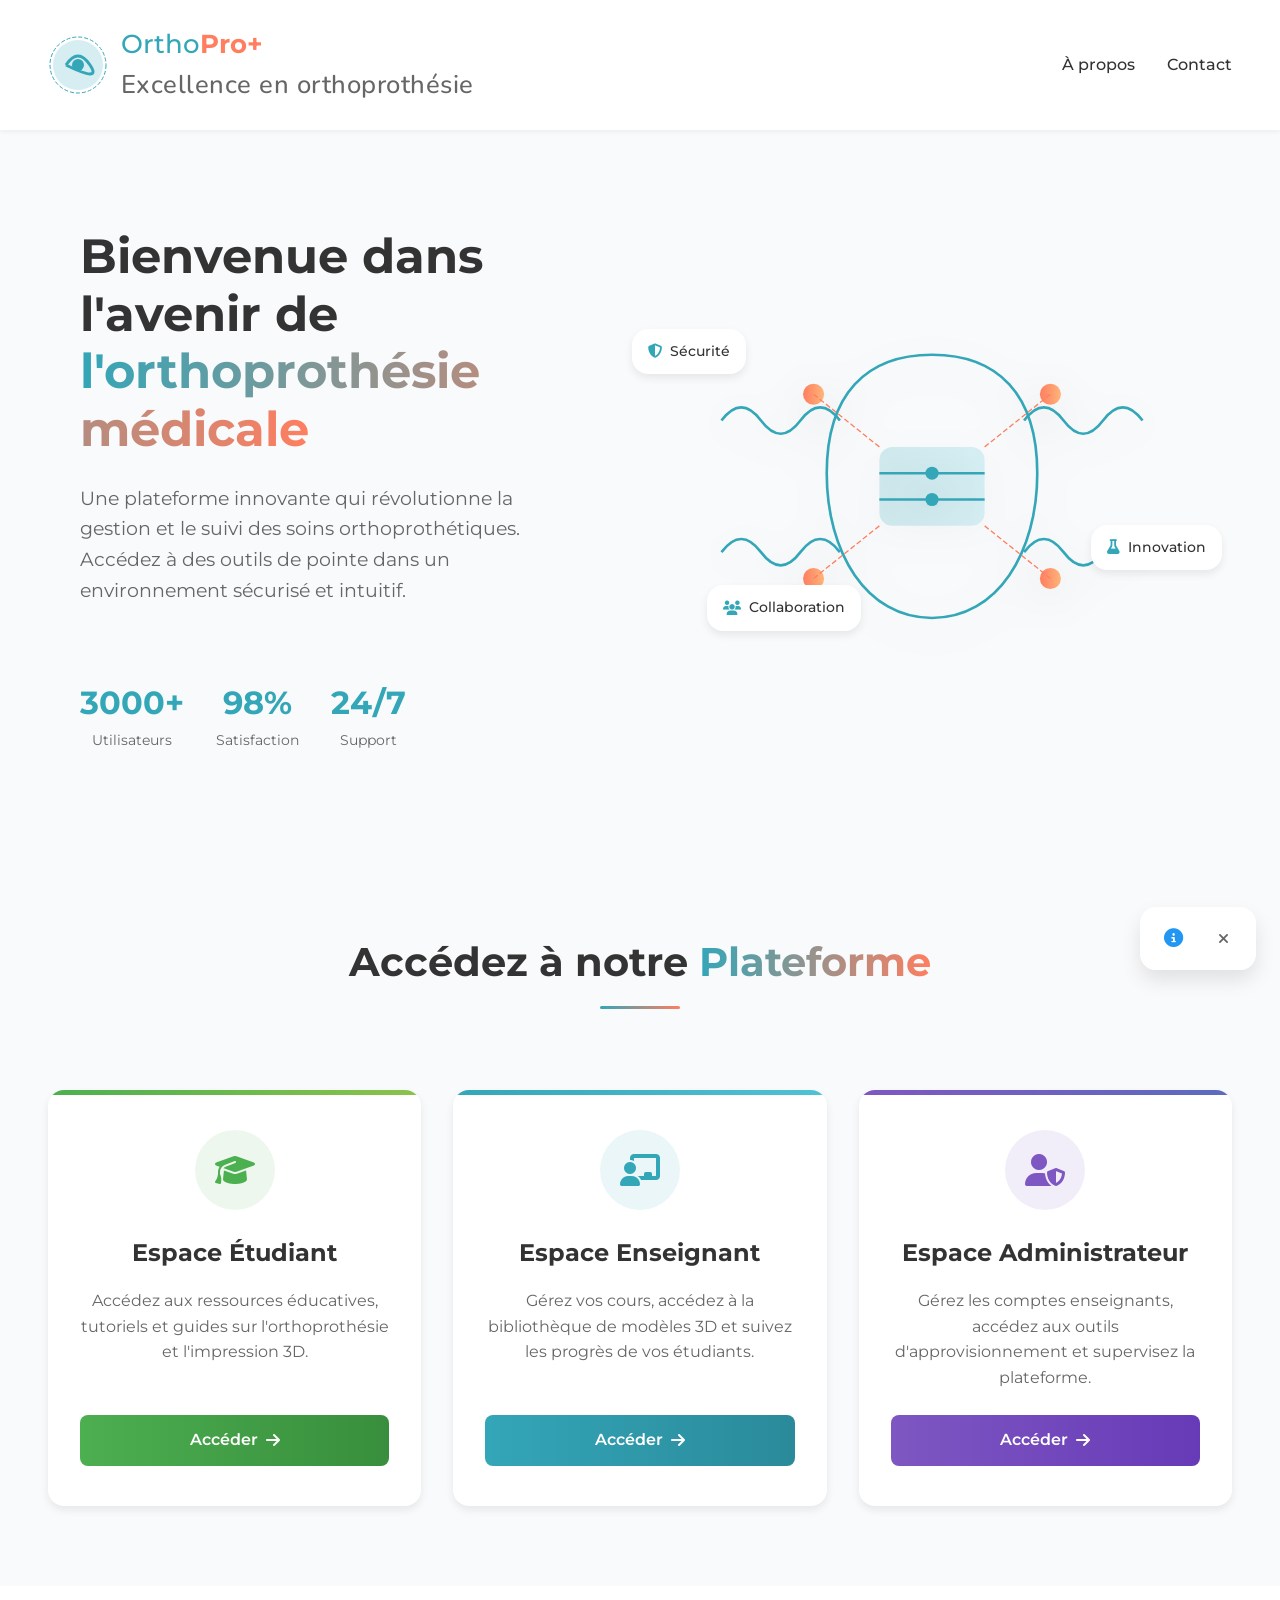
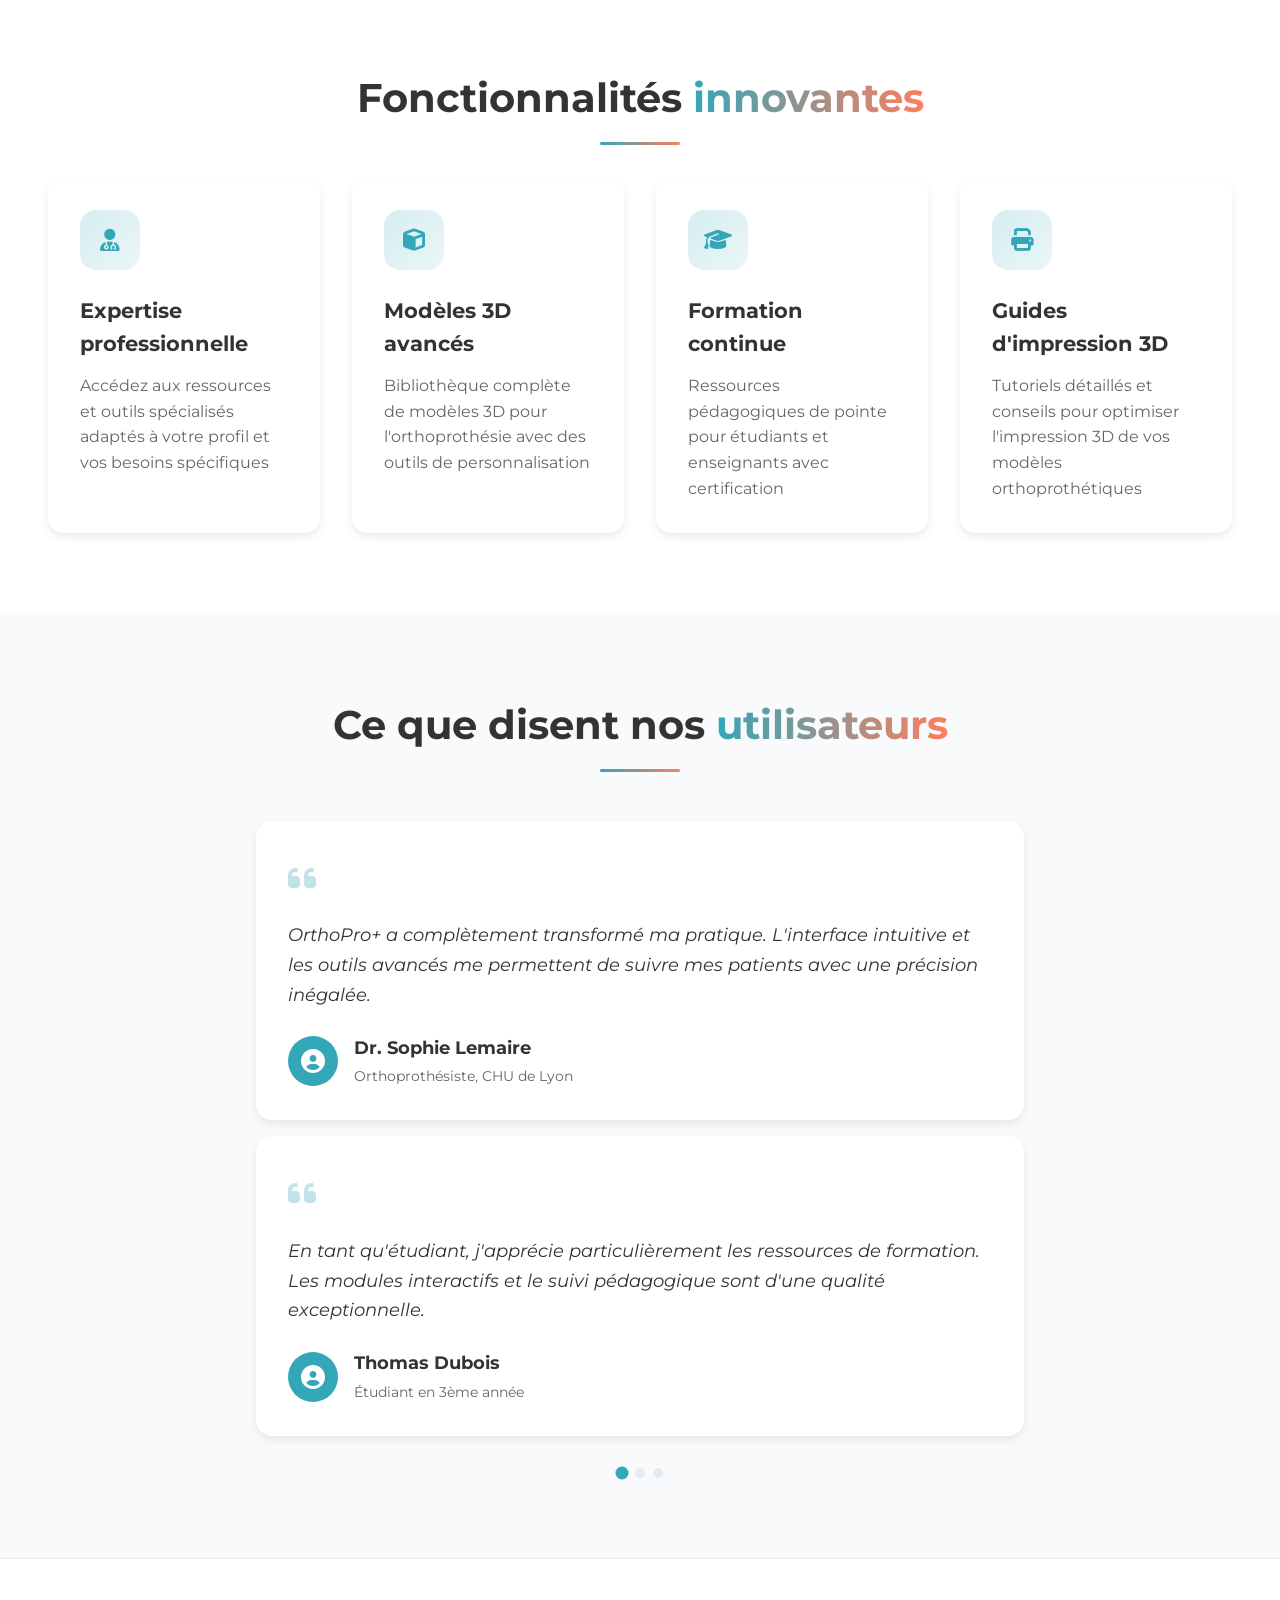
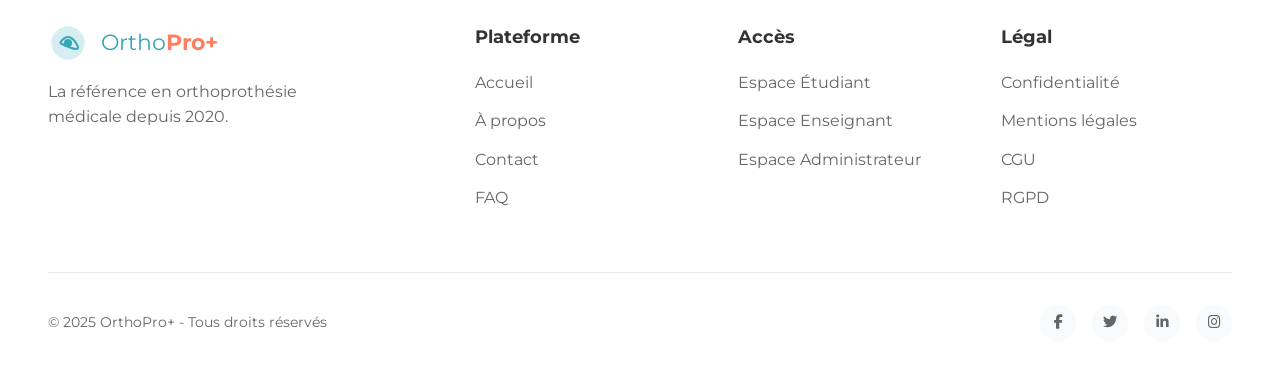
==== index.html @ 306e2074 "rename welcome.html to index.html" ====
<!DOCTYPE html>
<html lang="fr">
<head>
    <meta charset="UTF-8">
    <meta name="viewport" content="width=device-width, initial-scale=1.0">
    <title>OrthoPro+ | Plateforme d'orthoprothésie médicale</title>
    <link rel="stylesheet" href="welcome.css">
    <link rel="preconnect" href="https://fonts.googleapis.com">
    <link rel="preconnect" href="https://fonts.gstatic.com" crossorigin>
    <link href="https://fonts.googleapis.com/css2?family=Montserrat:wght@300;400;500;600;700&family=Nunito:wght@300;400;600;700&display=swap" rel="stylesheet">
    <link rel="stylesheet" href="https://cdnjs.cloudflare.com/ajax/libs/font-awesome/6.4.0/css/all.min.css">
</head>
<body>
    <div class="page-container">
        <div class="background-shapes">
            <div class="shape circle shape-1"></div>
            <div class="shape square shape-2"></div>
            <div class="shape triangle shape-3"></div>
            <div class="shape circle shape-4"></div>
            <div class="shape square shape-5"></div>
        </div>
        
        <header class="site-header">
            <div class="logo">
                <svg width="60" height="60" viewBox="0 0 60 60">
                    <circle cx="30" cy="30" r="25" fill="#33a6b8" fill-opacity="0.2"/>
                    <path d="M18,30 Q30,12 42,30 T18,30" stroke="#33a6b8" stroke-width="3" fill="none"/>
                    <circle cx="30" cy="30" r="6" fill="#33a6b8"/>
                    <circle cx="30" cy="30" r="28" stroke="#33a6b8" stroke-width="1" stroke-dasharray="4 2" fill="none"/>
                </svg>
                <div class="logo-text">
                    <span>Ortho<strong>Pro+</strong></span>
                    <span class="tagline">Excellence en orthoprothésie</span>
                </div>
            </div>
            
            <nav class="top-nav">
                <a href="about.html" class="nav-link">À propos</a>
                <a href="contact.html" class="nav-link">Contact</a>
            </nav>
        </header>
        
        <main class="main-content">
            <section class="hero-section">
                <div class="hero-content">
                    <h1 class="animated-heading">Bienvenue dans l'avenir de <span class="text-gradient">l'orthoprothésie médicale</span></h1>
                    <p class="hero-paragraph">Une plateforme innovante qui révolutionne la gestion et le suivi des soins orthoprothétiques. Accédez à des outils de pointe dans un environnement sécurisé et intuitif.</p>
                    
                    <div class="stats-container">
                        <div class="stat-item">
                            <div class="stat-number">3000+</div>
                            <div class="stat-label">Utilisateurs</div>
                        </div>
                        <div class="stat-item">
                            <div class="stat-number">98%</div>
                            <div class="stat-label">Satisfaction</div>
                        </div>
                        <div class="stat-item">
                            <div class="stat-number">24/7</div>
                            <div class="stat-label">Support</div>
                        </div>
                    </div>
                </div>
                
                <div class="hero-image">
                    <div class="image-wrapper">
                        <div class="floating-elements">
                            <div class="floating-element fe-1">
                                <i class="fas fa-shield-alt"></i>
                                <span>Sécurité</span>
                            </div>
                            <div class="floating-element fe-2">
                                <i class="fas fa-flask"></i>
                                <span>Innovation</span>
                            </div>
                            <div class="floating-element fe-3">
                                <i class="fas fa-users"></i>
                                <span>Collaboration</span>
                            </div>
                        </div>
                        <div class="main-illustration">
                            <svg width="380" height="300" viewBox="0 0 380 300" class="medical-illustration">
                                <!-- Stylized medical illustration with waves -->
                                <defs>
                                    <linearGradient id="grad1" x1="0%" y1="0%" x2="100%" y2="0%">
                                        <stop offset="0%" style="stop-color:#33a6b8;stop-opacity:1" />
                                        <stop offset="100%" style="stop-color:#4fc3d5;stop-opacity:1" />
                                    </linearGradient>
                                    <linearGradient id="grad2" x1="0%" y1="0%" x2="100%" y2="0%">
                                        <stop offset="0%" style="stop-color:#ff7e5f;stop-opacity:1" />
                                        <stop offset="100%" style="stop-color:#feb47b;stop-opacity:1" />
                                    </linearGradient>
                                </defs>
                                
                                <!-- Stylized body outline -->
                                <path d="M190,50 C240,50 270,80 270,140 C270,200 240,250 190,250 C140,250 110,200 110,140 C110,80 140,50 190,50 Z" fill="none" stroke="#33a6b8" stroke-width="2" />
                                
                                <!-- Stylized knee brace -->
                                <rect x="150" y="120" width="80" height="60" rx="10" fill="url(#grad1)" fill-opacity="0.2" />
                                <path d="M150,140 L230,140" stroke="#33a6b8" stroke-width="2" />
                                <path d="M150,160 L230,160" stroke="#33a6b8" stroke-width="2" />
                                <circle cx="190" cy="140" r="5" fill="#33a6b8" />
                                <circle cx="190" cy="160" r="5" fill="#33a6b8" />
                                
                                <!-- Data points and connections -->
                                <circle cx="100" cy="80" r="8" fill="url(#grad2)" />
                                <circle cx="280" cy="80" r="8" fill="url(#grad2)" />
                                <circle cx="100" cy="220" r="8" fill="url(#grad2)" />
                                <circle cx="280" cy="220" r="8" fill="url(#grad2)" />
                                
                                <path d="M100,80 L150,120" stroke="#ff7e5f" stroke-width="1" stroke-dasharray="4 2" />
                                <path d="M280,80 L230,120" stroke="#ff7e5f" stroke-width="1" stroke-dasharray="4 2" />
                                <path d="M100,220 L150,180" stroke="#ff7e5f" stroke-width="1" stroke-dasharray="4 2" />
                                <path d="M280,220 L230,180" stroke="#ff7e5f" stroke-width="1" stroke-dasharray="4 2" />
                                
                                <!-- Digital waves -->
                                <path d="M30,100 Q45,80 60,100 Q75,120 90,100 Q105,80 120,100" stroke="#33a6b8" stroke-width="2" fill="none" />
                                <path d="M260,100 Q275,80 290,100 Q305,120 320,100 Q335,80 350,100" stroke="#33a6b8" stroke-width="2" fill="none" />
                                <path d="M30,200 Q45,180 60,200 Q75,220 90,200 Q105,180 120,200" stroke="#33a6b8" stroke-width="2" fill="none" />
                                <path d="M260,200 Q275,180 290,200 Q305,220 320,200 Q335,180 350,200" stroke="#33a6b8" stroke-width="2" fill="none" />
                            </svg>
                        </div>
                    </div>
                </div>
            </section>
            
            <section class="portal-section">
                <h2 class="section-title">Accédez à notre <span class="text-gradient">Plateforme</span></h2>
                
                <div class="portal-cards">
                    <div class="portal-card student-portal">
                        <div class="portal-icon">
                            <i class="fas fa-graduation-cap"></i>
                        </div>
                        <div class="portal-content">
                            <h3>Espace Étudiant</h3>
                            <p>Accédez aux ressources éducatives, tutoriels et guides sur l'orthoprothésie et l'impression 3D.</p>
                            <a href="student.html" class="btn btn-portal">
                                <span>Accéder</span>
                                <i class="fas fa-arrow-right"></i>
                            </a>
                        </div>
                    </div>
                    
                    <div class="portal-card teacher-portal">
                        <div class="portal-icon">
                            <i class="fas fa-chalkboard-teacher"></i>
                        </div>
                        <div class="portal-content">
                            <h3>Espace Enseignant</h3>
                            <p>Gérez vos cours, accédez à la bibliothèque de modèles 3D et suivez les progrès de vos étudiants.</p>
                            <a href="teacher.html" class="btn btn-portal">
                                <span>Accéder</span>
                                <i class="fas fa-arrow-right"></i>
                            </a>
                        </div>
                    </div>
                    
                    <div class="portal-card admin-portal">
                        <div class="portal-icon">
                            <i class="fas fa-user-shield"></i>
                        </div>
                        <div class="portal-content">
                            <h3>Espace Administrateur</h3>
                            <p>Gérez les comptes enseignants, accédez aux outils d'approvisionnement et supervisez la plateforme.</p>
                            <a href="admin.html" class="btn btn-portal">
                                <span>Accéder</span>
                                <i class="fas fa-arrow-right"></i>
                            </a>
                        </div>
                    </div>
                </div>
            </section>
            
            <section class="features-section">
                <h2 class="section-title">Fonctionnalités <span class="text-gradient">innovantes</span></h2>
                
                <div class="feature-cards">
                    <div class="feature-card">
                        <div class="feature-icon">
                            <i class="fas fa-user-md"></i>
                        </div>
                        <div class="feature-text">
                            <h3>Expertise professionnelle</h3>
                            <p>Accédez aux ressources et outils spécialisés adaptés à votre profil et vos besoins spécifiques</p>
                        </div>
                        <div class="feature-hover">
                            <i class="fas fa-arrow-right"></i>
                        </div>
                    </div>
                    
                    <div class="feature-card">
                        <div class="feature-icon">
                            <i class="fas fa-cube"></i>
                        </div>
                        <div class="feature-text">
                            <h3>Modèles 3D avancés</h3>
                            <p>Bibliothèque complète de modèles 3D pour l'orthoprothésie avec des outils de personnalisation</p>
                        </div>
                        <div class="feature-hover">
                            <i class="fas fa-arrow-right"></i>
                        </div>
                    </div>
                    
                    <div class="feature-card">
                        <div class="feature-icon">
                            <i class="fas fa-graduation-cap"></i>
                        </div>
                        <div class="feature-text">
                            <h3>Formation continue</h3>
                            <p>Ressources pédagogiques de pointe pour étudiants et enseignants avec certification</p>
                        </div>
                        <div class="feature-hover">
                            <i class="fas fa-arrow-right"></i>
                        </div>
                    </div>
                    
                    <div class="feature-card">
                        <div class="feature-icon">
                            <i class="fas fa-print"></i>
                        </div>
                        <div class="feature-text">
                            <h3>Guides d'impression 3D</h3>
                            <p>Tutoriels détaillés et conseils pour optimiser l'impression 3D de vos modèles orthoprothétiques</p>
                        </div>
                        <div class="feature-hover">
                            <i class="fas fa-arrow-right"></i>
                        </div>
                    </div>
                </div>
            </section>
            
            <section class="testimonial-section">
                <h2 class="section-title">Ce que disent nos <span class="text-gradient">utilisateurs</span></h2>
                
                <div class="testimonial-carousel">
                    <div class="testimonial-card">
                        <div class="testimonial-quote">
                            <i class="fas fa-quote-left"></i>
                        </div>
                        <p class="testimonial-text">OrthoPro+ a complètement transformé ma pratique. L'interface intuitive et les outils avancés me permettent de suivre mes patients avec une précision inégalée.</p>
                        <div class="testimonial-author">
                            <div class="author-avatar">
                                <i class="fas fa-user-circle"></i>
                            </div>
                            <div class="author-info">
                                <h4>Dr. Sophie Lemaire</h4>
                                <p>Orthoprothésiste, CHU de Lyon</p>
                            </div>
                        </div>
                    </div>
                    
                    <div class="testimonial-card">
                        <div class="testimonial-quote">
                            <i class="fas fa-quote-left"></i>
                        </div>
                        <p class="testimonial-text">En tant qu'étudiant, j'apprécie particulièrement les ressources de formation. Les modules interactifs et le suivi pédagogique sont d'une qualité exceptionnelle.</p>
                        <div class="testimonial-author">
                            <div class="author-avatar">
                                <i class="fas fa-user-circle"></i>
                            </div>
                            <div class="author-info">
                                <h4>Thomas Dubois</h4>
                                <p>Étudiant en 3ème année</p>
                            </div>
                        </div>
                    </div>
                    
                    <div class="testimonial-indicator">
                        <span class="indicator active"></span>
                        <span class="indicator"></span>
                        <span class="indicator"></span>
                    </div>
                </div>
            </section>
        </main>
        
        <footer class="site-footer">
            <div class="footer-content">
                <div class="footer-brand">
                    <div class="logo footer-logo">
                        <svg width="40" height="40" viewBox="0 0 60 60">
                            <circle cx="30" cy="30" r="25" fill="#33a6b8" fill-opacity="0.2"/>
                            <path d="M18,30 Q30,12 42,30 T18,30" stroke="#33a6b8" stroke-width="3" fill="none"/>
                            <circle cx="30" cy="30" r="6" fill="#33a6b8"/>
                        </svg>
                        <span>Ortho<strong>Pro+</strong></span>
                    </div>
                    <p>La référence en orthoprothésie médicale depuis 2020.</p>
                </div>
                
                <div class="footer-links-container">
                    <div class="footer-links-group">
                        <h4>Plateforme</h4>
                        <a href="index.html">Accueil</a>
                        <a href="about.html">À propos</a>
                        <a href="contact.html">Contact</a>
                        <a href="#">FAQ</a>
                    </div>
                    
                    <div class="footer-links-group">
                        <h4>Accès</h4>
                        <a href="student.html">Espace Étudiant</a>
                        <a href="teacher.html">Espace Enseignant</a>
                        <a href="admin.html">Espace Administrateur</a>
                    </div>
                    
                    <div class="footer-links-group">
                        <h4>Légal</h4>
                        <a href="#">Confidentialité</a>
                        <a href="#">Mentions légales</a>
                        <a href="#">CGU</a>
                        <a href="#">RGPD</a>
                    </div>
                </div>
            </div>
            
            <div class="footer-bottom">
                <p>&copy; 2025 OrthoPro+ - Tous droits réservés</p>
                <div class="social-links">
                    <a href="#" aria-label="Facebook"><i class="fab fa-facebook-f"></i></a>
                    <a href="#" aria-label="Twitter"><i class="fab fa-twitter"></i></a>
                    <a href="#" aria-label="LinkedIn"><i class="fab fa-linkedin-in"></i></a>
                    <a href="#" aria-label="Instagram"><i class="fab fa-instagram"></i></a>
                </div>
            </div>
        </footer>
    </div>
    
    <!-- Notification -->
    <div id="notification" class="notification">
        <div class="notification-icon">
            <i class="fas fa-info-circle"></i>
        </div>
        <div class="notification-message"></div>
        <button class="notification-close">
            <i class="fas fa-times"></i>
        </button>
    </div>
    
    <script src="welcome.js"></script>
</body>
</html>
---- welcome.css ----
:root {
    /* Palette de couleurs principale */
    --primary-color: #33a6b8;
    --primary-color-dark: #2a8a9a;
    --primary-color-light: #4fc3d5;
    --accent-color: #ff7e5f;
    --accent-color-dark: #e66e52;
    --accent-color-light: #feb47b;
    
    /* Couleurs neutres */
    --text-color: #333333;
    --text-color-light: #666666;
    --bg-color: #f8fafb;
    --bg-color-light: #ffffff;
    --bg-color-dark: #e5eaee;
    
    /* Couleurs d'état */
    --success-color: #4caf50;
    --error-color: #f44336;
    --warning-color: #ff9800;
    --info-color: #2196f3;
    
    /* Ombres */
    --shadow-sm: 0 2px 4px rgba(0, 0, 0, 0.05);
    --shadow-md: 0 4px 8px rgba(0, 0, 0, 0.08);
    --shadow-lg: 0 10px 20px rgba(0, 0, 0, 0.1);
    --shadow-xl: 0 20px 40px rgba(0, 0, 0, 0.1);
    
    /* Typographie */
    --font-primary: 'Montserrat', sans-serif;
    --font-secondary: 'Nunito', sans-serif;
    
    /* Transitions */
    --transition-fast: 0.2s ease;
    --transition-normal: 0.3s ease;
    --transition-slow: 0.5s ease;
    
    /* Bordures */
    --border-radius-sm: 4px;
    --border-radius-md: 8px;
    --border-radius-lg: 16px;
    --border-radius-xl: 24px;
    --border-radius-round: 50%;
}

/* Reset et styles de base */
* {
    margin: 0;
    padding: 0;
    box-sizing: border-box;
}

html, body {
    height: 100%;
    font-family: var(--font-primary);
    color: var(--text-color);
    background-color: var(--bg-color);
    line-height: 1.6;
    font-size: 16px;
    scroll-behavior: smooth;
}

.page-container {
    display: flex;
    flex-direction: column;
}

.logo-text span {
    font-size: 1.6rem;
    font-weight: 500;
}

.logo strong {
    color: var(--accent-color);
}

.tagline {
    font-size: 0.8rem;
    color: var(--text-color-light);
    font-family: var(--font-secondary);
    letter-spacing: 0.5px;
}

/* Navigation */
.top-nav {
    display: flex;
    align-items: center;
    gap: 2rem;
}

.nav-link {
    color: var(--text-color);
    font-weight: 500;
    position: relative;
    padding: 0.5rem 0;
}

.nav-link::after {
    content: '';
    position: absolute;
    left: 0;
    bottom: 0;
    width: 0;
    height: 2px;
    background-color: var(--primary-color);
    transition: width var(--transition-normal);
}

.nav-link:hover {
    color: var(--primary-color);
}

.nav-link:hover::after {
    width: 100%;
}

.nav-link.highlight {
    background: linear-gradient(90deg, var(--primary-color), var(--primary-color-dark));
    color: white;
    padding: 0.5rem 1.2rem;
    border-radius: var(--border-radius-md);
    transition: transform var(--transition-fast), box-shadow var(--transition-fast);
}

.nav-link.highlight:hover {
    transform: translateY(-2px);
    box-shadow: var(--shadow-md);
}

.nav-link.highlight::after {
    display: none;
}

/* Main Content */
.main-content {
    flex: 1;
    display: flex;
    flex-direction: column;
    padding: 0;
}

/* Hero Section */
.hero-section {
    display: grid;
    grid-template-columns: 1fr 1fr;
    gap: 3rem;
    padding: 3rem 5rem;
    min-height: 80vh;
    align-items: center;
}

.hero-content {
    display: flex;
    flex-direction: column;
    gap: 1.5rem;
}

.animated-heading {
    font-size: 3rem;
    line-height: 1.2;
    animation: fadeInUp 0.8s ease;
}

.text-gradient {
    background: linear-gradient(90deg, var(--primary-color), var(--accent-color));
    -webkit-background-clip: text;
    background-clip: text;
    color: transparent;
}

.hero-paragraph {
    font-size: 1.2rem;
    color: var(--text-color-light);
    max-width: 500px;
    margin-bottom: 1rem;
    animation: fadeInUp 1s ease;
}

.cta-buttons {
    display: flex;
    gap: 1rem;
    margin-top: 1rem;
    animation: fadeInUp 1.2s ease;
}

.btn {
    padding: 0.9rem 1.8rem;
    border: none;
    border-radius: var(--border-radius-md);
    font-size: 1rem;
    font-weight: 600;
    display: flex;
    align-items: center;
    justify-content: center;
    gap: 0.5rem;
    transition: all var(--transition-fast);
    cursor: pointer;
}

.btn-primary {
    background: linear-gradient(90deg, var(--primary-color), var(--primary-color-dark));
    color: white;
    box-shadow: 0 4px 15px rgba(51, 166, 184, 0.3);
}

.btn-primary:hover {
    transform: translateY(-3px);
    box-shadow: 0 6px 20px rgba(51, 166, 184, 0.4);
}

.btn-outline {
    background: transparent;
    color: var(--primary-color);
    border: 2px solid var(--primary-color);
}

.btn-outline:hover {
    background-color: rgba(51, 166, 184, 0.1);
    transform: translateY(-3px);
}

.btn-cta i {
    transition: transform var(--transition-fast);
}

.btn-cta:hover i {
    transform: translateX(5px);
}

/* Stats */
.stats-container {
    display: flex;
    gap: 2rem;
    margin-top: 2rem;
    animation: fadeInUp 1.4s ease;
}

.stat-item {
    display: flex;
    flex-direction: column;
    align-items: center;
}

.stat-number {
    font-size: 2rem;
    font-weight: 700;
    color: var(--primary-color);
}

.stat-label {
    font-size: 0.9rem;
    color: var(--text-color-light);
}

/* Hero Image */
.hero-image {
    position: relative;
    animation: fadeInRight 1s ease;
}

.image-wrapper {
    position: relative;
    max-width: 500px;
    margin: 0 auto;
}

.main-illustration {
    position: relative;
    z-index: 2;
}

.medical-illustration {
    width: 100%;
    height: auto;
    filter: drop-shadow(0 10px 20px rgba(0, 0, 0, 0.1));
}

.floating-elements {
    position: absolute;
    top: 0;
    left: 0;
    width: 100%;
    height: 100%;
    z-index: 3;
}

.floating-element {
    position: absolute;
    background-color: white;
    border-radius: var(--border-radius-lg);
    padding: 0.7rem 1rem;
    display: flex;
    align-items: center;
    gap: 0.5rem;
    box-shadow: var(--shadow-md);
    font-size: 0.9rem;
    font-weight: 500;
}

.floating-element i {
    color: var(--primary-color);
}

.fe-1 {
    top: 10%;
    left: -10%;
    animation: float 4s ease-in-out infinite;
}

.fe-2 {
    bottom: 30%;
    right: -8%;
    animation: float 5s ease-in-out infinite 1s;
}

.fe-3 {
    bottom: 15%;
    left: 5%;
    animation: float 4.5s ease-in-out infinite 0.5s;
}

/* Features Section */
.features-section {
    padding: 5rem 3rem;
    background-color: var(--bg-color-light);
    text-align: center;
}

.section-title {
    font-size: 2.5rem;
    margin-bottom: 3rem;
    position: relative;
    display: inline-block;
}

.section-title::after {
    content: '';
    position: absolute;
    bottom: -15px;
    left: 50%;
    transform: translateX(-50%);
    width: 80px;
    height: 3px;
    background: linear-gradient(90deg, var(--primary-color), var(--accent-color));
    border-radius: 3px;
}

.feature-cards {
    display: grid;
    grid-template-columns: repeat(auto-fit, minmax(250px, 1fr));
    gap: 2rem;
    max-width: 1200px;
    margin: 0 auto;
}

.feature-card {
    background-color: white;
    border-radius: var(--border-radius-lg);
    padding: 2rem;
    box-shadow: var(--shadow-md);
    transition: transform var(--transition-normal), box-shadow var(--transition-normal);
    display: flex;
    flex-direction: column;
    gap: 1.5rem;
    position: relative;
    overflow: hidden;
    text-align: left;
}

.feature-card:hover {
    transform: translateY(-10px);
    box-shadow: var(--shadow-xl);
}

.feature-icon {
    width: 60px;
    height: 60px;
    display: flex;
    align-items: center;
    justify-content: center;
    background: linear-gradient(135deg, rgba(51, 166, 184, 0.2), rgba(51, 166, 184, 0.1));
    color: var(--primary-color);
    border-radius: var(--border-radius-lg);
    font-size: 1.4rem;
}

.feature-text h3 {
    font-size: 1.3rem;
    margin-bottom: 0.8rem;
    color: var(--text-color);
}

.feature-text p {
    font-size: 1rem;
    color: var(--text-color-light);
    line-height: 1.6;
}

.feature-hover {
    position: absolute;
    bottom: 1.5rem;
    right: 1.5rem;
    width: 40px;
    height: 40px;
    background-color: var(--primary-color);
    color: white;
    border-radius: 50%;
    display: flex;
    align-items: center;
    justify-content: center;
    transform: translateY(20px);
    opacity: 0;
    transition: all var(--transition-normal);
}

.feature-card:hover .feature-hover {
    transform: translateY(0);
    opacity: 1;
}

/* Auth Section */
.auth-section {
    padding: 5rem 3rem;
    background: linear-gradient(135deg, var(--bg-color), var(--bg-color-light));
    display: flex;
    justify-content: center;
    align-items: center;
}

.auth-card {
    max-width: 500px;
    width: 100%;
    perspective: 1000px;
}

.auth-card-inner {
    background-color: white;
    border-radius: var(--border-radius-lg);
    padding: 2.5rem;
    box-shadow: var(--shadow-xl);
    transform-style: preserve-3d;
    transition: transform var(--transition-slow);
}

.auth-header {
    text-align: center;
    margin-bottom: 2rem;
}

.auth-header h2 {
    font-size: 2rem;
    margin-bottom: 0.5rem;
    color: var(--primary-color);
}

.auth-header p {
    color: var(--text-color-light);
}

/* Tabs */
.auth-tabs {
    display: flex;
    position: relative;
    margin-bottom: 2rem;
    border-bottom: 2px solid var(--bg-color-dark);
}

.tab-btn {
    flex: 1;
    background: none;
    border: none;
    padding: 1rem;
    font-weight: 600;
    font-size: 1rem;
    color: var(--text-color-light);
    transition: color var(--transition-fast);
    position: relative;
    z-index: 1;
}

.tab-btn.active {
    color: var(--primary-color);
}

.tab-indicator {
    position: absolute;
    bottom: -2px;
    left: 0;
    width: 50%;
    height: 2px;
    background-color: var(--primary-color);
    transition: transform var(--transition-normal);
}

.tab-btn.active ~ .tab-indicator {
    transform: translateX(0);
}

.tab-btn:nth-child(2).active ~ .tab-indicator {
    transform: translateX(100%);
}

/* Tab Content */
.tab-content {
    display: none;
    animation: fadeIn 0.5s;
}

.tab-content.active {
    display: block;
}

/* Form Styles */
.form-row {
    display: grid;
    grid-template-columns: 1fr 1fr;
    gap: 1rem;
}

.form-group {
    margin-bottom: 1.2rem;
}

.form-group label {
    display: block;
    margin-bottom: 0.5rem;
    font-weight: 500;
    font-size: 0.95rem;
}

.input-group {
    position: relative;
    display: flex;
    align-items: center;
}

.input-group i {
    position: absolute;
    left: 1rem;
    color: var(--text-color-light);
}

.input-group input,
.input-group select {
    width: 100%;
    padding: 0.8rem 1rem 0.8rem 2.5rem;
    border: 1px solid var(--bg-color-dark);
    border-radius: var(--border-radius-md);
    font-size: 1rem;
    font-family: var(--font-primary);
    transition: border-color var(--transition-fast), box-shadow var(--transition-fast);
}

.input-group input:focus,
.input-group select:focus {
    outline: none;
    border-color: var(--primary-color);
    box-shadow: 0 0 0 3px rgba(51, 166, 184, 0.1);
}

.input-group input::placeholder,
.input-group select::placeholder {
    color: #aaa;
}

.toggle-password {
    position: absolute;
    right: 1rem;
    background: none;
    border: none;
    color: var(--text-color-light);
    cursor: pointer;
    padding: 0;
    font-size: 1rem;
}

.toggle-password:hover {
    color: var(--primary-color);
}

/* Form Options */
.form-options {
    display: flex;
    justify-content: space-between;
    align-items: center;
    margin-bottom: 1.5rem;
    font-size: 0.9rem;
}

.remember-me {
    display: flex;
    align-items: center;
    gap: 0.5rem;
}

.remember-me input[type="checkbox"] {
    accent-color: var(--primary-color);
}

.forgot-link {
    color: var(--primary-color);
}

.forgot-link:hover {
    text-decoration: underline;
}

/* Terms */
.terms {
    display: flex;
    align-items: flex-start;
    gap: 0.5rem;
    margin-bottom: 1.5rem;
    font-size: 0.85rem;
}

.terms input[type="checkbox"] {
    margin-top: 0.2rem;
    accent-color: var(--primary-color);
}

.terms a {
    text-decoration: underline;
}

/* Auth Button */
.btn-auth {
    background: linear-gradient(90deg, var(--primary-color), var(--primary-color-dark));
    color: white;
    margin-top: 1rem;
}

.btn-auth:hover {
    background: linear-gradient(90deg, var(--primary-color-dark), var(--primary-color));
    transform: translateY(-2px);
}

.btn-google {
    background-color: white;
    color: var(--text-color);
    border: 1px solid var(--bg-color-dark);
    margin-top: 1rem;
}

.btn-google:hover {
    background-color: #f8f8f8;
    transform: translateY(-2px);
}

.btn-google i {
    color: #DB4437;
}

/* Social Login */
.social-login {
    margin-top: 1.5rem;
    text-align: center;
}

.divider {
    position: relative;
    margin: 1.5rem 0;
    text-align: center;
    color: var(--text-color-light);
    font-size: 0.9rem;
}

.divider::before,
.divider::after {
    content: '';
    position: absolute;
    top: 50%;
    width: calc(50% - 30px);
    height: 1px;
    background-color: var(--bg-color-dark);
}

.divider::before {
    left: 0;
}

.divider::after {
    right: 0;
}

/* Testimonial Section */
.testimonial-section {
    padding: 5rem 3rem;
    background-color: var(--bg-color);
    text-align: center;
}

.testimonial-carousel {
    max-width: 800px;
    margin: 0 auto;
    position: relative;
}

.testimonial-card {
    background-color: white;
    border-radius: var(--border-radius-lg);
    padding: 2rem;
    box-shadow: var(--shadow-md);
    margin: 1rem;
    position: relative;
    text-align: left;
}

.testimonial-quote {
    color: var(--primary-color);
    font-size: 2rem;
    margin-bottom: 1rem;
    opacity: 0.3;
}

.testimonial-text {
    font-size: 1.1rem;
    line-height: 1.7;
    color: var(--text-color);
    margin-bottom: 1.5rem;
    font-style: italic;
}

.testimonial-author {
    display: flex;
    align-items: center;
    gap: 1rem;
}

.author-avatar {
    width: 50px;
    height: 50px;
    border-radius: 50%;
    background-color: var(--primary-color);
    color: white;
    display: flex;
    align-items: center;
    justify-content: center;
    font-size: 1.5rem;
}

.author-info h4 {
    font-size: 1.1rem;
    margin-bottom: 0.2rem;
}

.author-info p {
    font-size: 0.9rem;
    color: var(--text-color-light);
}

.testimonial-indicator {
    display: flex;
    justify-content: center;
    gap: 0.5rem;
    margin-top: 2rem;
}

.indicator {
    width: 10px;
    height: 10px;
    border-radius: 50%;
    background-color: var(--bg-color-dark);
    cursor: pointer;
    transition: all var(--transition-fast);
}

.indicator.active {
    background-color: var(--primary-color);
    transform: scale(1.3);
}

/* Footer */
.site-footer {
    background-color: var(--bg-color-light);
    padding: 4rem 3rem 2rem;
    border-top: 1px solid var(--bg-color-dark);
}

.footer-content {
    display: grid;
    grid-template-columns: 1fr 2fr;
    gap: 3rem;
    max-width: 1200px;
    margin: 0 auto;
    margin-bottom: 3rem;
}

.footer-brand {
    display: flex;
    flex-direction: column;
    gap: 1rem;
}

.footer-logo {
    font-size: 1.4rem;
}

.footer-brand p {
    color: var(--text-color-light);
    max-width: 300px;
}

.footer-links-container {
    display: grid;
    grid-template-columns: repeat(3, 1fr);
    gap: 2rem;
}

.footer-links-group h4 {
    font-size: 1.1rem;
    margin-bottom: 1.2rem;
    color: var(--text-color);
}

.footer-links-group a {
    display: block;
    color: var(--text-color-light);
    margin-bottom: 0.8rem;
    transition: color var(--transition-fast);
}

.footer-links-group a:hover {
    color: var(--primary-color);
}

.footer-bottom {
    display: flex;
    justify-content: space-between;
    align-items: center;
    max-width: 1200px;
    margin: 0 auto;
    padding-top: 2rem;
    border-top: 1px solid var(--bg-color-dark);
    font-size: 0.9rem;
    color: var(--text-color-light);
}

.social-links {
    display: flex;
    gap: 1rem;
}

.social-links a {
    width: 36px;
    height: 36px;
    border-radius: 50%;
    background-color: var(--bg-color);
    color: var(--text-color-light);
    display: flex;
    align-items: center;
    justify-content: center;
    transition: all var(--transition-fast);
}

.social-links a:hover {
    background-color: var(--primary-color);
    color: white;
    transform: translateY(-3px);
}

/* Notification */
.notification {
    position: fixed;
    bottom: 1.5rem;
    right: 1.5rem;
    padding: 1rem 1.5rem;
    background-color: white;
    border-radius: var(--border-radius-lg);
    box-shadow: var(--shadow-lg);
    display: flex;
    align-items: center;
    gap: 1rem;
    transform: translateY(150%);
    transition: transform var(--transition-normal);
    z-index: 1000;
    max-width: 350px;
}

.notification.show {
    transform: translateY(0);
}

.notification-icon {
    font-size: 1.2rem;
    color: var(--info-color);
}

.notification.success .notification-icon {
    color: var(--success-color);
}

.notification.error .notification-icon {
    color: var(--error-color);
}

.notification.warning .notification-icon {
    color: var(--warning-color);
}

.notification-message {
    flex: 1;
}

.notification-close {
    background: none;
    border: none;
    color: var(--text-color-light);
    cursor: pointer;
    padding: 0.2rem;
    font-size: 0.9rem;
}

/* Animations */
@keyframes fadeIn {
    from { opacity: 0; }
    to { opacity: 1; }
}

@keyframes fadeInUp {
    from { 
        opacity: 0;
        transform: translateY(30px);
    }
    to {
        opacity: 1;
        transform: translateY(0);
    }
}

@keyframes fadeInRight {
    from {
        opacity: 0;
        transform: translateX(30px);
    }
    to {
        opacity: 1;
        transform: translateX(0);
    }
}

@keyframes pulse {
    0% {
        transform: scale(1);
    }
    50% {
        transform: scale(1.05);
    }
    100% {
        transform: scale(1);
    }
}

@keyframes float {
    0% {
        transform: translateY(0px);
    }
    50% {
        transform: translateY(-10px);
    }
    100% {
        transform: translateY(0px);
    }
}

/* Responsive */
@media (max-width: 1200px) {
    .hero-section {
        padding: 3rem;
    }
    
    .animated-heading {
        font-size: 2.5rem;
    }
}

@media (max-width: 992px) {
    .hero-section {
        grid-template-columns: 1fr;
        text-align: center;
        gap: 2rem;
    }
    
    .hero-content {
        order: 1;
        align-items: center;
    }
    
    .hero-image {
        order: 0;
    }
    
    .hero-paragraph {
        margin: 0 auto;
    }
    
    .stats-container {
        justify-content: center;
    }
    
    .footer-content {
        grid-template-columns: 1fr;
    }
    
    .footer-brand {
        text-align: center;
        align-items: center;
    }
    
    .footer-brand p {
        max-width: 500px;
    }
}

@media (max-width: 768px) {
    .site-header {
        padding: 1rem;
        flex-direction: column;
        gap: 1rem;
    }
    
    .top-nav {
        width: 100%;
        justify-content: center;
        flex-wrap: wrap;
    }
    
    .hero-section, 
    .features-section,
    .auth-section,
    .testimonial-section {
        padding: 3rem 1.5rem;
    }
    
    .animated-heading {
        font-size: 2rem;
    }
    
    .feature-cards,
    .footer-links-container {
        grid-template-columns: 1fr;
    }
    
    .form-row {
        grid-template-columns: 1fr;
    }
    
    .form-options {
        flex-direction: column;
        align-items: flex-start;
        gap: 0.8rem;
    }
    
    .footer-bottom {
        flex-direction: column;
        gap: 1.5rem;
        text-align: center;
    }
}

@media (max-width: 480px) {
    .animated-heading {
        font-size: 1.8rem;
    }
    
    .hero-paragraph {
        font-size: 1rem;
    }
    
    .cta-buttons {
        flex-direction: column;
        width: 100%;
    }
    
    .auth-card-inner {
        padding: 1.5rem;
    }
    
    .notification {
        left: 1rem;
        right: 1rem;
        max-width: none;
    }
}    min-height: 100vh;
    position: relative;
    overflow-x: hidden;
}

h1, h2, h3, h4, h5, h6 {
    font-weight: 600;
    line-height: 1.3;
    color: var(--text-color);
    font-family: var(--font-primary);
}

a {
    text-decoration: none;
    color: var(--primary-color);
    transition: color var(--transition-fast);
}

a:hover {
    color: var(--primary-color-dark);
}

button {
    cursor: pointer;
    font-family: var(--font-primary);
}

/* Background Shapes */
.background-shapes {
    position: absolute;
    top: 0;
    left: 0;
    width: 100%;
    height: 100%;
    z-index: -1;
    overflow: hidden;
}

.shape {
    position: absolute;
    opacity: 0.4;
}

.circle {
    border-radius: 50%;
}

.square {
    transform: rotate(45deg);
}

.triangle {
    clip-path: polygon(50% 0%, 0% 100%, 100% 100%);
}

.shape-1 {
    width: 300px;
    height: 300px;
    background: linear-gradient(45deg, var(--primary-color-light), var(--primary-color));
    top: -100px;
    left: -100px;
    filter: blur(30px);
}

.shape-2 {
    width: 200px;
    height: 200px;
    background: linear-gradient(45deg, var(--accent-color), var(--accent-color-light));
    top: 30%;
    right: -50px;
    filter: blur(40px);
}

.shape-3 {
    width: 250px;
    height: 250px;
    background: linear-gradient(45deg, var(--primary-color), var(--primary-color-light));
    bottom: 10%;
    left: 5%;
    filter: blur(30px);
}

.shape-4 {
    width: 350px;
    height: 350px;
    background: linear-gradient(45deg, var(--accent-color-light), var(--accent-color));
    bottom: -150px;
    right: 20%;
    filter: blur(50px);
}

.shape-5 {
    width: 180px;
    height: 180px;
    background: linear-gradient(45deg, var(--primary-color-light), var(--primary-color));
    top: 40%;
    left: 30%;
    filter: blur(40px);
}

/* Header */
.site-header {
    padding: 1.5rem 3rem;
    display: flex;
    justify-content: space-between;
    align-items: center;
    background-color: rgba(255, 255, 255, 0.95);
    backdrop-filter: blur(10px);
    box-shadow: var(--shadow-sm);
    position: sticky;
    top: 0;
    z-index: 100;
}

/* Logo */
.logo {
    display: flex;
    align-items: center;
    gap: 0.8rem;
    color: var(--primary-color);
}

.logo svg {
    animation: pulse 3s infinite;
}

/* Additional styles for the portal section */
.portal-section {
    padding: 5rem 3rem;
    background-color: var(--bg-color);
    text-align: center;
}

.portal-cards {
    display: grid;
    grid-template-columns: repeat(auto-fit, minmax(300px, 1fr));
    gap: 2rem;
    max-width: 1200px;
    margin: 3rem auto 0;
}

.portal-card {
    background-color: white;
    border-radius: var(--border-radius-lg);
    padding: 2.5rem 2rem;
    box-shadow: var(--shadow-md);
    transition: transform var(--transition-normal), box-shadow var(--transition-normal);
    display: flex;
    flex-direction: column;
    align-items: center;
    text-align: center;
    position: relative;
    overflow: hidden;
}

.portal-card::before {
    content: '';
    position: absolute;
    top: 0;
    left: 0;
    width: 100%;
    height: 5px;
    background: linear-gradient(90deg, var(--primary-color), var(--accent-color));
}

.student-portal::before {
    background: linear-gradient(90deg, #4CAF50, #8BC34A);
}

.teacher-portal::before {
    background: linear-gradient(90deg, var(--primary-color), #4fc3d5);
}

.admin-portal::before {
    background: linear-gradient(90deg, #7E57C2, #5C6BC0);
}

.portal-card:hover {
    transform: translateY(-10px);
    box-shadow: var(--shadow-lg);
}

.portal-icon {
    width: 80px;
    height: 80px;
    border-radius: 50%;
    display: flex;
    align-items: center;
    justify-content: center;
    margin-bottom: 1.5rem;
    font-size: 2rem;
    position: relative;
}

.student-portal .portal-icon {
    color: #4CAF50;
    background-color: rgba(76, 175, 80, 0.1);
}

.teacher-portal .portal-icon {
    color: var(--primary-color);
    background-color: rgba(51, 166, 184, 0.1);
}

.admin-portal .portal-icon {
    color: #7E57C2;
    background-color: rgba(126, 87, 194, 0.1);
}

.portal-content {
    flex: 1;
    display: flex;
    flex-direction: column;
}

.portal-content h3 {
    font-size: 1.5rem;
    margin-bottom: 1rem;
    color: var(--text-color);
}

.portal-content p {
    font-size: 1rem;
    color: var(--text-color-light);
    margin-bottom: 1.5rem;
    flex: 1;
}

.btn-portal {
    margin-top: auto;
    background: linear-gradient(90deg, var(--primary-color), var(--primary-color-dark));
    color: white;
    padding: 0.8rem 1.5rem;
    border-radius: var(--border-radius-md);
    font-weight: 600;
    display: flex;
    align-items: center;
    justify-content: center;
    gap: 0.5rem;
    transition: all var(--transition-fast);
    width: 100%;
}

.student-portal .btn-portal {
    background: linear-gradient(90deg, #4CAF50, #388E3C);
}

.teacher-portal .btn-portal {
    background: linear-gradient(90deg, var(--primary-color), var(--primary-color-dark));
}

.admin-portal .btn-portal {
    background: linear-gradient(90deg, #7E57C2, #673AB7);
}

.btn-portal:hover {
    transform: translateY(-3px);
    box-shadow: var(--shadow-md);
}

.btn-portal i {
    transition: transform var(--transition-fast);
}

.btn-portal:hover i {
    transform: translateX(5px);
}

/* Responsive adjustments */
@media (max-width: 992px) {
    .portal-cards {
        grid-template-columns: repeat(auto-fit, minmax(250px, 1fr));
    }
}

@media (max-width: 768px) {
    .portal-section {
        padding: 3rem 1.5rem;
    }
    
    .portal-cards {
        grid-template-columns: 1fr;
        max-width: 400px;
    }
}

.logo-text {
    display: flex;
    flex-direction: column;
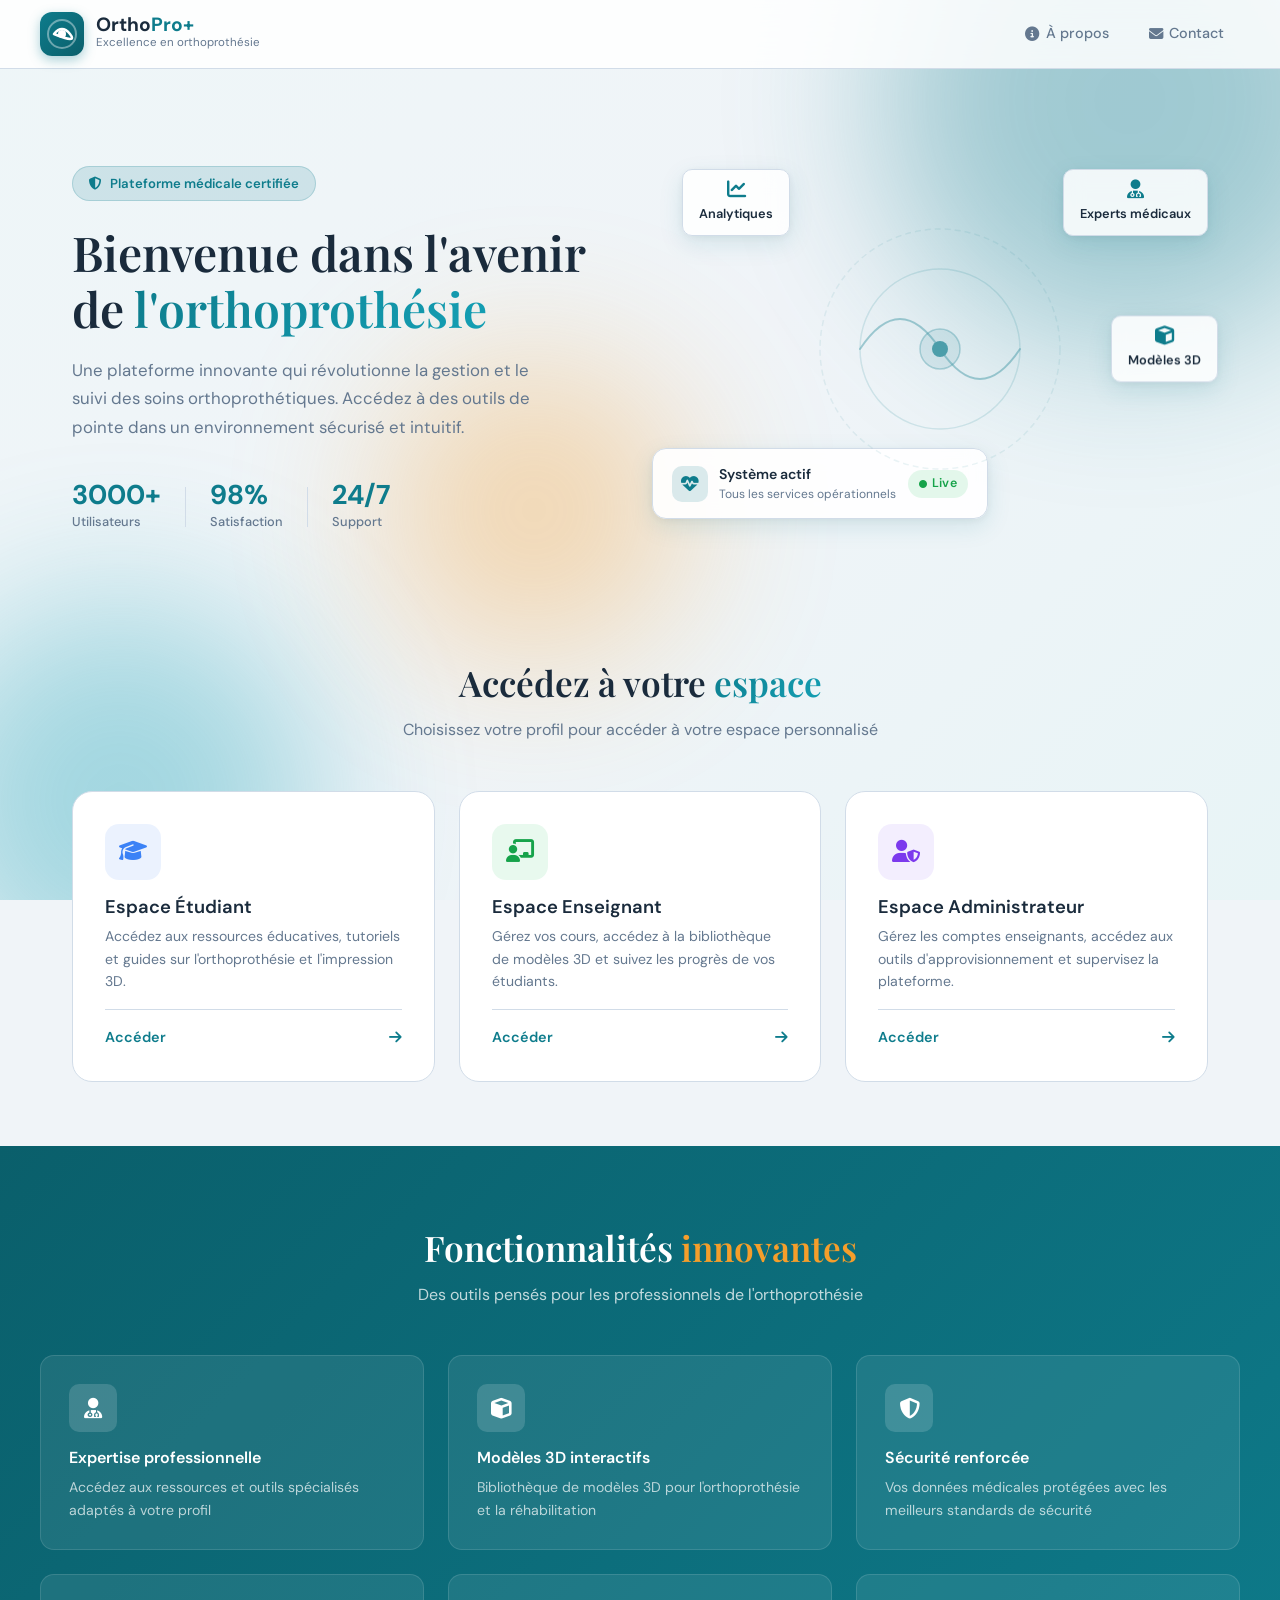
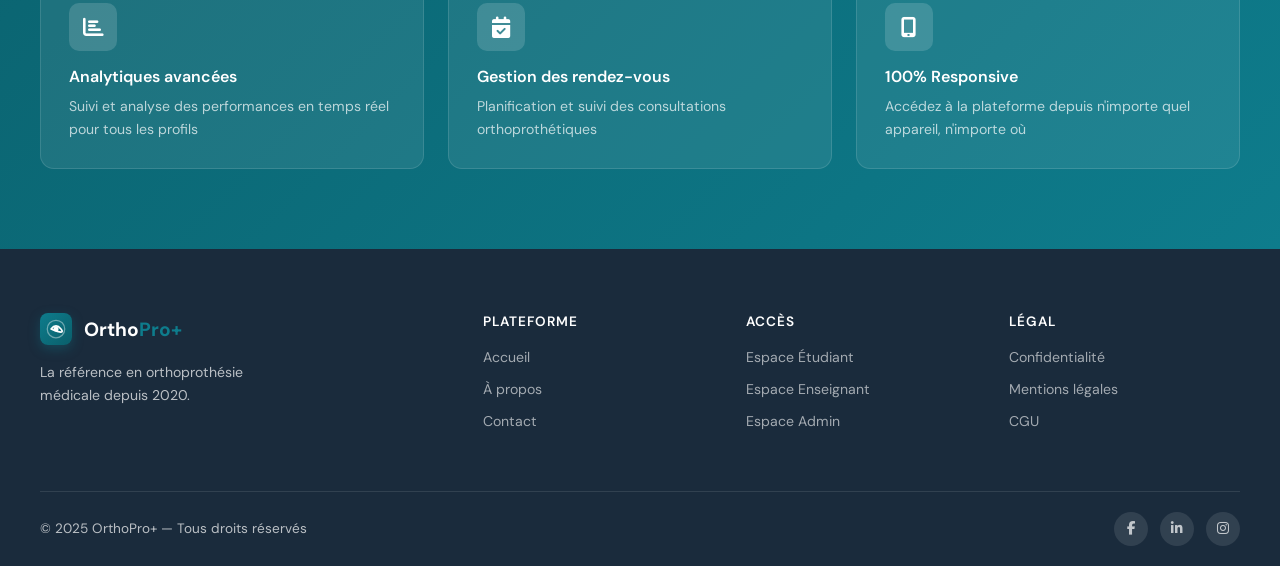
==== commit 42d82629: "__" ====
--- a/index.html
+++ b/index.html
@@ -1,343 +1,229 @@
 <!DOCTYPE html>
 <html lang="fr">
 <head>
-    <meta charset="UTF-8">
-    <meta name="viewport" content="width=device-width, initial-scale=1.0">
-    <title>OrthoPro+ | Plateforme d'orthoprothésie médicale</title>
-    <link rel="stylesheet" href="welcome.css">
-    <link rel="preconnect" href="https://fonts.googleapis.com">
-    <link rel="preconnect" href="https://fonts.gstatic.com" crossorigin>
-    <link href="https://fonts.googleapis.com/css2?family=Montserrat:wght@300;400;500;600;700&family=Nunito:wght@300;400;600;700&display=swap" rel="stylesheet">
-    <link rel="stylesheet" href="https://cdnjs.cloudflare.com/ajax/libs/font-awesome/6.4.0/css/all.min.css">
+  <meta charset="UTF-8">
+  <meta name="viewport" content="width=device-width, initial-scale=1.0">
+  <title>OrthoPro+ | Plateforme d'orthoprothésie médicale</title>
+  <link rel="stylesheet" href="assets/css/design-system.css">
+  <link rel="stylesheet" href="assets/css/welcome.css">
+  <link rel="stylesheet" href="https://cdnjs.cloudflare.com/ajax/libs/font-awesome/6.4.0/css/all.min.css">
 </head>
 <body>
-    <div class="page-container">
-        <div class="background-shapes">
-            <div class="shape circle shape-1"></div>
-            <div class="shape square shape-2"></div>
-            <div class="shape triangle shape-3"></div>
-            <div class="shape circle shape-4"></div>
-            <div class="shape square shape-5"></div>
-        </div>
-        
-        <header class="site-header">
-            <div class="logo">
-                <svg width="60" height="60" viewBox="0 0 60 60">
-                    <circle cx="30" cy="30" r="25" fill="#33a6b8" fill-opacity="0.2"/>
-                    <path d="M18,30 Q30,12 42,30 T18,30" stroke="#33a6b8" stroke-width="3" fill="none"/>
-                    <circle cx="30" cy="30" r="6" fill="#33a6b8"/>
-                    <circle cx="30" cy="30" r="28" stroke="#33a6b8" stroke-width="1" stroke-dasharray="4 2" fill="none"/>
-                </svg>
-                <div class="logo-text">
-                    <span>Ortho<strong>Pro+</strong></span>
-                    <span class="tagline">Excellence en orthoprothésie</span>
-                </div>
-            </div>
-            
-            <nav class="top-nav">
-                <a href="about.html" class="nav-link">À propos</a>
-                <a href="contact.html" class="nav-link">Contact</a>
-            </nav>
-        </header>
-        
-        <main class="main-content">
-            <section class="hero-section">
-                <div class="hero-content">
-                    <h1 class="animated-heading">Bienvenue dans l'avenir de <span class="text-gradient">l'orthoprothésie médicale</span></h1>
-                    <p class="hero-paragraph">Une plateforme innovante qui révolutionne la gestion et le suivi des soins orthoprothétiques. Accédez à des outils de pointe dans un environnement sécurisé et intuitif.</p>
-                    
-                    <div class="stats-container">
-                        <div class="stat-item">
-                            <div class="stat-number">3000+</div>
-                            <div class="stat-label">Utilisateurs</div>
-                        </div>
-                        <div class="stat-item">
-                            <div class="stat-number">98%</div>
-                            <div class="stat-label">Satisfaction</div>
-                        </div>
-                        <div class="stat-item">
-                            <div class="stat-number">24/7</div>
-                            <div class="stat-label">Support</div>
-                        </div>
-                    </div>
-                </div>
-                
-                <div class="hero-image">
-                    <div class="image-wrapper">
-                        <div class="floating-elements">
-                            <div class="floating-element fe-1">
-                                <i class="fas fa-shield-alt"></i>
-                                <span>Sécurité</span>
-                            </div>
-                            <div class="floating-element fe-2">
-                                <i class="fas fa-flask"></i>
-                                <span>Innovation</span>
-                            </div>
-                            <div class="floating-element fe-3">
-                                <i class="fas fa-users"></i>
-                                <span>Collaboration</span>
-                            </div>
-                        </div>
-                        <div class="main-illustration">
-                            <svg width="380" height="300" viewBox="0 0 380 300" class="medical-illustration">
-                                <!-- Stylized medical illustration with waves -->
-                                <defs>
-                                    <linearGradient id="grad1" x1="0%" y1="0%" x2="100%" y2="0%">
-                                        <stop offset="0%" style="stop-color:#33a6b8;stop-opacity:1" />
-                                        <stop offset="100%" style="stop-color:#4fc3d5;stop-opacity:1" />
-                                    </linearGradient>
-                                    <linearGradient id="grad2" x1="0%" y1="0%" x2="100%" y2="0%">
-                                        <stop offset="0%" style="stop-color:#ff7e5f;stop-opacity:1" />
-                                        <stop offset="100%" style="stop-color:#feb47b;stop-opacity:1" />
-                                    </linearGradient>
-                                </defs>
-                                
-                                <!-- Stylized body outline -->
-                                <path d="M190,50 C240,50 270,80 270,140 C270,200 240,250 190,250 C140,250 110,200 110,140 C110,80 140,50 190,50 Z" fill="none" stroke="#33a6b8" stroke-width="2" />
-                                
-                                <!-- Stylized knee brace -->
-                                <rect x="150" y="120" width="80" height="60" rx="10" fill="url(#grad1)" fill-opacity="0.2" />
-                                <path d="M150,140 L230,140" stroke="#33a6b8" stroke-width="2" />
-                                <path d="M150,160 L230,160" stroke="#33a6b8" stroke-width="2" />
-                                <circle cx="190" cy="140" r="5" fill="#33a6b8" />
-                                <circle cx="190" cy="160" r="5" fill="#33a6b8" />
-                                
-                                <!-- Data points and connections -->
-                                <circle cx="100" cy="80" r="8" fill="url(#grad2)" />
-                                <circle cx="280" cy="80" r="8" fill="url(#grad2)" />
-                                <circle cx="100" cy="220" r="8" fill="url(#grad2)" />
-                                <circle cx="280" cy="220" r="8" fill="url(#grad2)" />
-                                
-                                <path d="M100,80 L150,120" stroke="#ff7e5f" stroke-width="1" stroke-dasharray="4 2" />
-                                <path d="M280,80 L230,120" stroke="#ff7e5f" stroke-width="1" stroke-dasharray="4 2" />
-                                <path d="M100,220 L150,180" stroke="#ff7e5f" stroke-width="1" stroke-dasharray="4 2" />
-                                <path d="M280,220 L230,180" stroke="#ff7e5f" stroke-width="1" stroke-dasharray="4 2" />
-                                
-                                <!-- Digital waves -->
-                                <path d="M30,100 Q45,80 60,100 Q75,120 90,100 Q105,80 120,100" stroke="#33a6b8" stroke-width="2" fill="none" />
-                                <path d="M260,100 Q275,80 290,100 Q305,120 320,100 Q335,80 350,100" stroke="#33a6b8" stroke-width="2" fill="none" />
-                                <path d="M30,200 Q45,180 60,200 Q75,220 90,200 Q105,180 120,200" stroke="#33a6b8" stroke-width="2" fill="none" />
-                                <path d="M260,200 Q275,180 290,200 Q305,220 320,200 Q335,180 350,200" stroke="#33a6b8" stroke-width="2" fill="none" />
-                            </svg>
-                        </div>
-                    </div>
-                </div>
-            </section>
-            
-            <section class="portal-section">
-                <h2 class="section-title">Accédez à notre <span class="text-gradient">Plateforme</span></h2>
-                
-                <div class="portal-cards">
-                    <div class="portal-card student-portal">
-                        <div class="portal-icon">
-                            <i class="fas fa-graduation-cap"></i>
-                        </div>
-                        <div class="portal-content">
-                            <h3>Espace Étudiant</h3>
-                            <p>Accédez aux ressources éducatives, tutoriels et guides sur l'orthoprothésie et l'impression 3D.</p>
-                            <a href="student.html" class="btn btn-portal">
-                                <span>Accéder</span>
-                                <i class="fas fa-arrow-right"></i>
-                            </a>
-                        </div>
-                    </div>
-                    
-                    <div class="portal-card teacher-portal">
-                        <div class="portal-icon">
-                            <i class="fas fa-chalkboard-teacher"></i>
-                        </div>
-                        <div class="portal-content">
-                            <h3>Espace Enseignant</h3>
-                            <p>Gérez vos cours, accédez à la bibliothèque de modèles 3D et suivez les progrès de vos étudiants.</p>
-                            <a href="teacher.html" class="btn btn-portal">
-                                <span>Accéder</span>
-                                <i class="fas fa-arrow-right"></i>
-                            </a>
-                        </div>
-                    </div>
-                    
-                    <div class="portal-card admin-portal">
-                        <div class="portal-icon">
-                            <i class="fas fa-user-shield"></i>
-                        </div>
-                        <div class="portal-content">
-                            <h3>Espace Administrateur</h3>
-                            <p>Gérez les comptes enseignants, accédez aux outils d'approvisionnement et supervisez la plateforme.</p>
-                            <a href="admin.html" class="btn btn-portal">
-                                <span>Accéder</span>
-                                <i class="fas fa-arrow-right"></i>
-                            </a>
-                        </div>
-                    </div>
-                </div>
-            </section>
-            
-            <section class="features-section">
-                <h2 class="section-title">Fonctionnalités <span class="text-gradient">innovantes</span></h2>
-                
-                <div class="feature-cards">
-                    <div class="feature-card">
-                        <div class="feature-icon">
-                            <i class="fas fa-user-md"></i>
-                        </div>
-                        <div class="feature-text">
-                            <h3>Expertise professionnelle</h3>
-                            <p>Accédez aux ressources et outils spécialisés adaptés à votre profil et vos besoins spécifiques</p>
-                        </div>
-                        <div class="feature-hover">
-                            <i class="fas fa-arrow-right"></i>
-                        </div>
-                    </div>
-                    
-                    <div class="feature-card">
-                        <div class="feature-icon">
-                            <i class="fas fa-cube"></i>
-                        </div>
-                        <div class="feature-text">
-                            <h3>Modèles 3D avancés</h3>
-                            <p>Bibliothèque complète de modèles 3D pour l'orthoprothésie avec des outils de personnalisation</p>
-                        </div>
-                        <div class="feature-hover">
-                            <i class="fas fa-arrow-right"></i>
-                        </div>
-                    </div>
-                    
-                    <div class="feature-card">
-                        <div class="feature-icon">
-                            <i class="fas fa-graduation-cap"></i>
-                        </div>
-                        <div class="feature-text">
-                            <h3>Formation continue</h3>
-                            <p>Ressources pédagogiques de pointe pour étudiants et enseignants avec certification</p>
-                        </div>
-                        <div class="feature-hover">
-                            <i class="fas fa-arrow-right"></i>
-                        </div>
-                    </div>
-                    
-                    <div class="feature-card">
-                        <div class="feature-icon">
-                            <i class="fas fa-print"></i>
-                        </div>
-                        <div class="feature-text">
-                            <h3>Guides d'impression 3D</h3>
-                            <p>Tutoriels détaillés et conseils pour optimiser l'impression 3D de vos modèles orthoprothétiques</p>
-                        </div>
-                        <div class="feature-hover">
-                            <i class="fas fa-arrow-right"></i>
-                        </div>
-                    </div>
-                </div>
-            </section>
-            
-            <section class="testimonial-section">
-                <h2 class="section-title">Ce que disent nos <span class="text-gradient">utilisateurs</span></h2>
-                
-                <div class="testimonial-carousel">
-                    <div class="testimonial-card">
-                        <div class="testimonial-quote">
-                            <i class="fas fa-quote-left"></i>
-                        </div>
-                        <p class="testimonial-text">OrthoPro+ a complètement transformé ma pratique. L'interface intuitive et les outils avancés me permettent de suivre mes patients avec une précision inégalée.</p>
-                        <div class="testimonial-author">
-                            <div class="author-avatar">
-                                <i class="fas fa-user-circle"></i>
-                            </div>
-                            <div class="author-info">
-                                <h4>Dr. Sophie Lemaire</h4>
-                                <p>Orthoprothésiste, CHU de Lyon</p>
-                            </div>
-                        </div>
-                    </div>
-                    
-                    <div class="testimonial-card">
-                        <div class="testimonial-quote">
-                            <i class="fas fa-quote-left"></i>
-                        </div>
-                        <p class="testimonial-text">En tant qu'étudiant, j'apprécie particulièrement les ressources de formation. Les modules interactifs et le suivi pédagogique sont d'une qualité exceptionnelle.</p>
-                        <div class="testimonial-author">
-                            <div class="author-avatar">
-                                <i class="fas fa-user-circle"></i>
-                            </div>
-                            <div class="author-info">
-                                <h4>Thomas Dubois</h4>
-                                <p>Étudiant en 3ème année</p>
-                            </div>
-                        </div>
-                    </div>
-                    
-                    <div class="testimonial-indicator">
-                        <span class="indicator active"></span>
-                        <span class="indicator"></span>
-                        <span class="indicator"></span>
-                    </div>
-                </div>
-            </section>
-        </main>
-        
-        <footer class="site-footer">
-            <div class="footer-content">
-                <div class="footer-brand">
-                    <div class="logo footer-logo">
-                        <svg width="40" height="40" viewBox="0 0 60 60">
-                            <circle cx="30" cy="30" r="25" fill="#33a6b8" fill-opacity="0.2"/>
-                            <path d="M18,30 Q30,12 42,30 T18,30" stroke="#33a6b8" stroke-width="3" fill="none"/>
-                            <circle cx="30" cy="30" r="6" fill="#33a6b8"/>
-                        </svg>
-                        <span>Ortho<strong>Pro+</strong></span>
-                    </div>
-                    <p>La référence en orthoprothésie médicale depuis 2020.</p>
-                </div>
-                
-                <div class="footer-links-container">
-                    <div class="footer-links-group">
-                        <h4>Plateforme</h4>
-                        <a href="index.html">Accueil</a>
-                        <a href="about.html">À propos</a>
-                        <a href="contact.html">Contact</a>
-                        <a href="#">FAQ</a>
-                    </div>
-                    
-                    <div class="footer-links-group">
-                        <h4>Accès</h4>
-                        <a href="student.html">Espace Étudiant</a>
-                        <a href="teacher.html">Espace Enseignant</a>
-                        <a href="admin.html">Espace Administrateur</a>
-                    </div>
-                    
-                    <div class="footer-links-group">
-                        <h4>Légal</h4>
-                        <a href="#">Confidentialité</a>
-                        <a href="#">Mentions légales</a>
-                        <a href="#">CGU</a>
-                        <a href="#">RGPD</a>
-                    </div>
-                </div>
-            </div>
-            
-            <div class="footer-bottom">
-                <p>&copy; 2025 OrthoPro+ - Tous droits réservés</p>
-                <div class="social-links">
-                    <a href="#" aria-label="Facebook"><i class="fab fa-facebook-f"></i></a>
-                    <a href="#" aria-label="Twitter"><i class="fab fa-twitter"></i></a>
-                    <a href="#" aria-label="LinkedIn"><i class="fab fa-linkedin-in"></i></a>
-                    <a href="#" aria-label="Instagram"><i class="fab fa-instagram"></i></a>
-                </div>
-            </div>
-        </footer>
+
+  <!-- Animated background -->
+  <div class="bg-pattern">
+    <div class="blob blob-1"></div>
+    <div class="blob blob-2"></div>
+    <div class="blob blob-3"></div>
+  </div>
+
+  <!-- Header -->
+  <header class="site-header">
+    <div class="header-inner">
+      <div class="logo">
+        <div class="logo-icon">
+          <svg width="32" height="32" viewBox="0 0 32 32" fill="none">
+            <circle cx="16" cy="16" r="14" stroke="white" stroke-width="2" stroke-opacity="0.4"/>
+            <path d="M8,16 Q16,6 24,16 T8,16" stroke="white" stroke-width="2.5" fill="none" stroke-linecap="round"/>
+            <circle cx="16" cy="16" r="4" fill="white"/>
+          </svg>
+        </div>
+        <div>
+          <div class="logo-name">Ortho<strong>Pro+</strong></div>
+          <div class="logo-tagline">Excellence en orthoprothésie</div>
+        </div>
+      </div>
+      <nav class="top-nav">
+        <a href="about.html" class="nav-link"><i class="fas fa-info-circle"></i> À propos</a>
+        <a href="contact.html" class="nav-link"><i class="fas fa-envelope"></i> Contact</a>
+      </nav>
     </div>
-    
-    <!-- Notification -->
-    <div id="notification" class="notification">
-        <div class="notification-icon">
-            <i class="fas fa-info-circle"></i>
-        </div>
-        <div class="notification-message"></div>
-        <button class="notification-close">
-            <i class="fas fa-times"></i>
-        </button>
+  </header>
+
+  <!-- Hero -->
+  <main>
+    <section class="hero">
+      <div class="hero-content">
+        <div class="hero-badge"><i class="fas fa-shield-alt"></i> Plateforme médicale certifiée</div>
+        <h1>Bienvenue dans l'avenir de <span class="highlight">l'orthoprothésie</span></h1>
+        <p class="hero-desc">Une plateforme innovante qui révolutionne la gestion et le suivi des soins orthoprothétiques. Accédez à des outils de pointe dans un environnement sécurisé et intuitif.</p>
+        <div class="hero-stats">
+          <div class="stat"><span class="stat-num">3000+</span><span class="stat-label">Utilisateurs</span></div>
+          <div class="stat-divider"></div>
+          <div class="stat"><span class="stat-num">98%</span><span class="stat-label">Satisfaction</span></div>
+          <div class="stat-divider"></div>
+          <div class="stat"><span class="stat-num">24/7</span><span class="stat-label">Support</span></div>
+        </div>
+      </div>
+      <div class="hero-visual">
+        <div class="visual-card main-card">
+          <div class="vc-icon"><i class="fas fa-heartbeat"></i></div>
+          <div>
+            <div class="vc-title">Système actif</div>
+            <div class="vc-sub">Tous les services opérationnels</div>
+          </div>
+          <span class="badge badge-success"><i class="fas fa-circle" style="font-size:0.5rem"></i> Live</span>
+        </div>
+        <div class="visual-card float-card fc-1">
+          <i class="fas fa-user-md"></i>
+          <span>Experts médicaux</span>
+        </div>
+        <div class="visual-card float-card fc-2">
+          <i class="fas fa-cube"></i>
+          <span>Modèles 3D</span>
+        </div>
+        <div class="visual-card float-card fc-3">
+          <i class="fas fa-chart-line"></i>
+          <span>Analytiques</span>
+        </div>
+        <svg class="hero-svg" viewBox="0 0 300 300" fill="none" xmlns="http://www.w3.org/2000/svg">
+          <circle cx="150" cy="150" r="120" stroke="rgba(14,124,140,0.12)" stroke-width="1.5" stroke-dasharray="6 4"/>
+          <circle cx="150" cy="150" r="80" stroke="rgba(14,124,140,0.2)" stroke-width="1.5"/>
+          <path d="M70,150 Q110,90 150,150 Q190,210 230,150" stroke="rgba(14,124,140,0.5)" stroke-width="2" fill="none" stroke-linecap="round"/>
+          <circle cx="150" cy="150" r="20" fill="rgba(14,124,140,0.15)" stroke="rgba(14,124,140,0.4)" stroke-width="1.5"/>
+          <circle cx="150" cy="150" r="8" fill="#0e7c8c"/>
+        </svg>
+      </div>
+    </section>
+
+    <!-- Portals -->
+    <section class="portals">
+      <div class="section-header">
+        <h2>Accédez à votre <span class="highlight">espace</span></h2>
+        <p>Choisissez votre profil pour accéder à votre espace personnalisé</p>
+      </div>
+      <div class="portal-grid">
+        <a href="student.html" class="portal-card student-card">
+          <div class="portal-icon-wrap">
+            <i class="fas fa-graduation-cap"></i>
+          </div>
+          <div class="portal-body">
+            <h3>Espace Étudiant</h3>
+            <p>Accédez aux ressources éducatives, tutoriels et guides sur l'orthoprothésie et l'impression 3D.</p>
+          </div>
+          <div class="portal-footer">
+            <span>Accéder</span>
+            <i class="fas fa-arrow-right"></i>
+          </div>
+        </a>
+
+        <a href="teacher.html" class="portal-card teacher-card">
+          <div class="portal-icon-wrap">
+            <i class="fas fa-chalkboard-teacher"></i>
+          </div>
+          <div class="portal-body">
+            <h3>Espace Enseignant</h3>
+            <p>Gérez vos cours, accédez à la bibliothèque de modèles 3D et suivez les progrès de vos étudiants.</p>
+          </div>
+          <div class="portal-footer">
+            <span>Accéder</span>
+            <i class="fas fa-arrow-right"></i>
+          </div>
+        </a>
+
+        <a href="admin.html" class="portal-card admin-card">
+          <div class="portal-icon-wrap">
+            <i class="fas fa-user-shield"></i>
+          </div>
+          <div class="portal-body">
+            <h3>Espace Administrateur</h3>
+            <p>Gérez les comptes enseignants, accédez aux outils d'approvisionnement et supervisez la plateforme.</p>
+          </div>
+          <div class="portal-footer">
+            <span>Accéder</span>
+            <i class="fas fa-arrow-right"></i>
+          </div>
+        </a>
+      </div>
+    </section>
+
+    <!-- Features -->
+    <section class="features">
+      <div class="section-header">
+        <h2>Fonctionnalités <span class="highlight">innovantes</span></h2>
+        <p>Des outils pensés pour les professionnels de l'orthoprothésie</p>
+      </div>
+      <div class="features-grid">
+        <div class="feature-item">
+          <div class="feature-icon"><i class="fas fa-user-md"></i></div>
+          <h4>Expertise professionnelle</h4>
+          <p>Accédez aux ressources et outils spécialisés adaptés à votre profil</p>
+        </div>
+        <div class="feature-item">
+          <div class="feature-icon"><i class="fas fa-cube"></i></div>
+          <h4>Modèles 3D interactifs</h4>
+          <p>Bibliothèque de modèles 3D pour l'orthoprothésie et la réhabilitation</p>
+        </div>
+        <div class="feature-item">
+          <div class="feature-icon"><i class="fas fa-shield-alt"></i></div>
+          <h4>Sécurité renforcée</h4>
+          <p>Vos données médicales protégées avec les meilleurs standards de sécurité</p>
+        </div>
+        <div class="feature-item">
+          <div class="feature-icon"><i class="fas fa-chart-bar"></i></div>
+          <h4>Analytiques avancées</h4>
+          <p>Suivi et analyse des performances en temps réel pour tous les profils</p>
+        </div>
+        <div class="feature-item">
+          <div class="feature-icon"><i class="fas fa-calendar-check"></i></div>
+          <h4>Gestion des rendez-vous</h4>
+          <p>Planification et suivi des consultations orthoprothétiques</p>
+        </div>
+        <div class="feature-item">
+          <div class="feature-icon"><i class="fas fa-mobile-alt"></i></div>
+          <h4>100% Responsive</h4>
+          <p>Accédez à la plateforme depuis n'importe quel appareil, n'importe où</p>
+        </div>
+      </div>
+    </section>
+  </main>
+
+  <!-- Footer -->
+  <footer class="site-footer">
+    <div class="footer-inner">
+      <div class="footer-brand">
+        <div class="logo">
+          <div class="logo-icon logo-icon-sm">
+            <svg width="20" height="20" viewBox="0 0 32 32" fill="none">
+              <circle cx="16" cy="16" r="14" stroke="white" stroke-width="2" stroke-opacity="0.4"/>
+              <path d="M8,16 Q16,6 24,16 T8,16" stroke="white" stroke-width="2.5" fill="none" stroke-linecap="round"/>
+              <circle cx="16" cy="16" r="4" fill="white"/>
+            </svg>
+          </div>
+          <span class="logo-name">Ortho<strong>Pro+</strong></span>
+        </div>
+        <p>La référence en orthoprothésie médicale depuis 2020.</p>
+      </div>
+      <div class="footer-links">
+        <div class="footer-col">
+          <h5>Plateforme</h5>
+          <a href="index.html">Accueil</a>
+          <a href="about.html">À propos</a>
+          <a href="contact.html">Contact</a>
+        </div>
+        <div class="footer-col">
+          <h5>Accès</h5>
+          <a href="student.html">Espace Étudiant</a>
+          <a href="teacher.html">Espace Enseignant</a>
+          <a href="admin.html">Espace Admin</a>
+        </div>
+        <div class="footer-col">
+          <h5>Légal</h5>
+          <a href="#">Confidentialité</a>
+          <a href="#">Mentions légales</a>
+          <a href="#">CGU</a>
+        </div>
+      </div>
     </div>
-    
-    <script src="welcome.js"></script>
+    <div class="footer-bottom">
+      <p>&copy; 2025 OrthoPro+ — Tous droits réservés</p>
+      <div class="social-links">
+        <a href="#" aria-label="Facebook"><i class="fab fa-facebook-f"></i></a>
+        <a href="#" aria-label="LinkedIn"><i class="fab fa-linkedin-in"></i></a>
+        <a href="#" aria-label="Instagram"><i class="fab fa-instagram"></i></a>
+      </div>
+    </div>
+  </footer>
+
 </body>
 </html>
--- a/assets/css/design-system.css
+++ b/assets/css/design-system.css
@@ -0,0 +1,320 @@
+/* ============================================================
+   OrthoPro+ Design System
+   A refined, medical-grade aesthetic with teal & deep navy
+   ============================================================ */
+
+@import url('https://fonts.googleapis.com/css2?family=DM+Sans:wght@300;400;500;600;700&family=Playfair+Display:wght@600;700&display=swap');
+
+:root {
+  /* Brand Colors */
+  --primary: #0e7c8c;
+  --primary-light: #14a0b5;
+  --primary-dark: #0a5f6b;
+  --primary-glow: rgba(14, 124, 140, 0.15);
+  --accent: #f59e2b;
+  --accent-light: #fbbf5a;
+  --danger: #ef4444;
+  --danger-light: rgba(239, 68, 68, 0.12);
+  --success: #22c55e;
+  --success-light: rgba(34, 197, 94, 0.12);
+  --warning: #f59e0b;
+  --warning-light: rgba(245, 158, 11, 0.12);
+  --info: #3b82f6;
+  --info-light: rgba(59, 130, 246, 0.12);
+
+  /* Surfaces */
+  --bg: #f0f4f8;
+  --bg-dark: #e2eaf2;
+  --surface: #ffffff;
+  --surface-2: #f8fafc;
+  --border: #d1dce8;
+  --border-focus: var(--primary);
+
+  /* Text */
+  --text: #1a2b3c;
+  --text-muted: #64788f;
+  --text-light: #98a8b8;
+  --text-on-primary: #ffffff;
+
+  /* Shadows */
+  --shadow-sm: 0 1px 3px rgba(0,0,0,0.06), 0 1px 2px rgba(0,0,0,0.04);
+  --shadow: 0 4px 16px rgba(14, 124, 140, 0.08), 0 1px 4px rgba(0,0,0,0.06);
+  --shadow-md: 0 8px 24px rgba(14, 124, 140, 0.12), 0 2px 8px rgba(0,0,0,0.06);
+  --shadow-lg: 0 20px 48px rgba(14, 124, 140, 0.15), 0 4px 16px rgba(0,0,0,0.08);
+
+  /* Radius */
+  --radius-sm: 6px;
+  --radius: 10px;
+  --radius-md: 14px;
+  --radius-lg: 20px;
+  --radius-xl: 28px;
+
+  /* Transitions */
+  --transition: 0.2s ease;
+  --transition-slow: 0.4s ease;
+
+  /* Fonts */
+  --font-body: 'DM Sans', sans-serif;
+  --font-display: 'Playfair Display', serif;
+}
+
+*, *::before, *::after { box-sizing: border-box; margin: 0; padding: 0; }
+
+html { font-size: 16px; scroll-behavior: smooth; }
+
+body {
+  font-family: var(--font-body);
+  background: var(--bg);
+  color: var(--text);
+  line-height: 1.6;
+  min-height: 100vh;
+  -webkit-font-smoothing: antialiased;
+}
+
+a { color: var(--primary); text-decoration: none; transition: var(--transition); }
+a:hover { color: var(--primary-light); }
+
+img { max-width: 100%; display: block; }
+
+h1, h2, h3, h4, h5 { line-height: 1.25; font-weight: 600; }
+
+/* ── Buttons ── */
+.btn {
+  display: inline-flex; align-items: center; gap: 0.5rem;
+  padding: 0.65rem 1.4rem;
+  border-radius: var(--radius);
+  font-family: var(--font-body);
+  font-size: 0.9rem;
+  font-weight: 600;
+  cursor: pointer;
+  border: none;
+  transition: var(--transition);
+  white-space: nowrap;
+}
+.btn:disabled { opacity: 0.5; cursor: not-allowed; }
+
+.btn-primary {
+  background: var(--primary);
+  color: var(--text-on-primary);
+  box-shadow: 0 4px 12px rgba(14, 124, 140, 0.3);
+}
+.btn-primary:hover { background: var(--primary-light); transform: translateY(-1px); box-shadow: 0 6px 18px rgba(14, 124, 140, 0.4); }
+
+.btn-outline {
+  background: transparent;
+  color: var(--primary);
+  border: 1.5px solid var(--primary);
+}
+.btn-outline:hover { background: var(--primary-glow); }
+
+.btn-ghost {
+  background: transparent;
+  color: var(--text-muted);
+  border: 1.5px solid var(--border);
+}
+.btn-ghost:hover { background: var(--bg-dark); color: var(--text); }
+
+.btn-danger {
+  background: var(--danger);
+  color: white;
+  box-shadow: 0 4px 12px rgba(239, 68, 68, 0.3);
+}
+.btn-danger:hover { background: #dc2626; transform: translateY(-1px); }
+
+.btn-sm { padding: 0.45rem 1rem; font-size: 0.82rem; }
+.btn-lg { padding: 0.85rem 2rem; font-size: 1rem; }
+.btn-icon { padding: 0.6rem; border-radius: var(--radius); }
+
+/* ── Forms ── */
+.form-group { display: flex; flex-direction: column; gap: 0.4rem; }
+.form-label { font-size: 0.85rem; font-weight: 600; color: var(--text-muted); text-transform: uppercase; letter-spacing: 0.05em; }
+.form-control {
+  width: 100%;
+  padding: 0.7rem 1rem;
+  border: 1.5px solid var(--border);
+  border-radius: var(--radius);
+  font-family: var(--font-body);
+  font-size: 0.95rem;
+  color: var(--text);
+  background: var(--surface);
+  transition: var(--transition);
+  outline: none;
+}
+.form-control:focus { border-color: var(--primary); box-shadow: 0 0 0 3px var(--primary-glow); }
+.form-control::placeholder { color: var(--text-light); }
+
+textarea.form-control { resize: vertical; min-height: 100px; }
+select.form-control { cursor: pointer; }
+
+/* ── Cards ── */
+.card {
+  background: var(--surface);
+  border-radius: var(--radius-md);
+  box-shadow: var(--shadow);
+  border: 1px solid var(--border);
+  overflow: hidden;
+}
+.card-header {
+  padding: 1.25rem 1.5rem;
+  border-bottom: 1px solid var(--border);
+  display: flex; align-items: center; justify-content: space-between;
+  background: var(--surface-2);
+}
+.card-body { padding: 1.5rem; }
+
+/* ── Badges ── */
+.badge {
+  display: inline-flex; align-items: center; gap: 0.3rem;
+  padding: 0.25rem 0.7rem;
+  border-radius: 100px;
+  font-size: 0.78rem;
+  font-weight: 600;
+  letter-spacing: 0.02em;
+}
+.badge-primary { background: var(--primary-glow); color: var(--primary); }
+.badge-success { background: var(--success-light); color: #16a34a; }
+.badge-danger { background: var(--danger-light); color: var(--danger); }
+.badge-warning { background: var(--warning-light); color: #d97706; }
+.badge-info { background: var(--info-light); color: var(--info); }
+
+/* ── Notification ── */
+.notification {
+  position: fixed;
+  bottom: 1.5rem; right: 1.5rem;
+  padding: 1rem 1.4rem;
+  background: var(--surface);
+  border-radius: var(--radius-md);
+  box-shadow: var(--shadow-lg);
+  display: flex; align-items: center; gap: 0.8rem;
+  transform: translateY(120%);
+  transition: transform 0.35s cubic-bezier(0.34, 1.56, 0.64, 1);
+  z-index: 9999;
+  max-width: 360px;
+  border-left: 4px solid var(--primary);
+}
+.notification.show { transform: translateY(0); }
+.notification.success { border-color: var(--success); }
+.notification.error { border-color: var(--danger); }
+.notification.warning { border-color: var(--warning); }
+.notification-icon { font-size: 1.1rem; color: var(--primary); }
+.notification.success .notification-icon { color: var(--success); }
+.notification.error .notification-icon { color: var(--danger); }
+.notification.warning .notification-icon { color: var(--warning); }
+.notification-message { flex: 1; font-size: 0.9rem; color: var(--text); font-weight: 500; }
+.notification-close { background: none; border: none; color: var(--text-light); cursor: pointer; font-size: 0.9rem; padding: 0.2rem; border-radius: 4px; }
+.notification-close:hover { color: var(--danger); }
+
+/* ── Modal ── */
+.modal {
+  display: none; position: fixed; inset: 0;
+  background: rgba(10, 20, 35, 0.5);
+  backdrop-filter: blur(6px);
+  z-index: 1000;
+  justify-content: center; align-items: center;
+}
+.modal.show { display: flex; animation: fadeIn 0.25s ease; }
+.modal-content {
+  width: 100%; max-width: 520px;
+  background: var(--surface);
+  border-radius: var(--radius-lg);
+  box-shadow: var(--shadow-lg);
+  overflow: hidden;
+  animation: slideUp 0.3s ease;
+}
+.modal-header {
+  padding: 1.4rem 1.6rem;
+  border-bottom: 1px solid var(--border);
+  display: flex; justify-content: space-between; align-items: center;
+  background: linear-gradient(135deg, var(--primary) 0%, var(--primary-dark) 100%);
+  color: white;
+}
+.modal-header h3 { font-size: 1.15rem; color: white; }
+.modal-close { background: rgba(255,255,255,0.15); border: none; color: white; font-size: 1rem; cursor: pointer; width: 32px; height: 32px; border-radius: 50%; display: flex; align-items: center; justify-content: center; transition: var(--transition); }
+.modal-close:hover { background: rgba(255,255,255,0.3); }
+.modal-body { padding: 1.8rem 1.6rem; }
+.modal-footer { padding: 1.2rem 1.6rem; border-top: 1px solid var(--border); display: flex; justify-content: flex-end; gap: 0.75rem; background: var(--surface-2); }
+
+/* ── Loading ── */
+.loading-indicator {
+  display: flex; flex-direction: column; align-items: center; justify-content: center;
+  padding: 3rem; gap: 1rem; color: var(--text-muted);
+}
+.spinner {
+  width: 36px; height: 36px;
+  border: 3px solid var(--border);
+  border-top-color: var(--primary);
+  border-radius: 50%;
+  animation: spin 0.8s linear infinite;
+}
+
+/* ── Table ── */
+.table-wrapper { overflow-x: auto; border-radius: var(--radius-md); border: 1px solid var(--border); }
+table { width: 100%; border-collapse: collapse; font-size: 0.9rem; }
+thead tr { background: var(--surface-2); border-bottom: 2px solid var(--border); }
+thead th { padding: 0.9rem 1.1rem; text-align: left; font-size: 0.8rem; font-weight: 700; color: var(--text-muted); text-transform: uppercase; letter-spacing: 0.06em; }
+tbody tr { border-bottom: 1px solid var(--border); transition: background var(--transition); }
+tbody tr:last-child { border-bottom: none; }
+tbody tr:hover { background: var(--primary-glow); }
+td { padding: 0.85rem 1.1rem; color: var(--text); vertical-align: middle; }
+
+/* ── Search ── */
+.search-box {
+  position: relative;
+  display: flex; align-items: center;
+}
+.search-box i { position: absolute; left: 0.9rem; color: var(--text-light); font-size: 0.9rem; }
+.search-box input { padding-left: 2.5rem; }
+
+/* ── Pagination ── */
+.pagination {
+  display: flex; justify-content: center; align-items: center; gap: 1rem; margin-top: 1.5rem;
+}
+.pagination-btn {
+  width: 38px; height: 38px; border-radius: 50%;
+  border: 1.5px solid var(--border);
+  background: var(--surface);
+  color: var(--text-muted);
+  cursor: pointer;
+  display: flex; align-items: center; justify-content: center;
+  transition: var(--transition);
+  font-size: 0.9rem;
+}
+.pagination-btn:hover:not(:disabled) { background: var(--primary); color: white; border-color: var(--primary); }
+.pagination-btn:disabled { opacity: 0.4; cursor: not-allowed; }
+.pagination-info { font-size: 0.9rem; color: var(--text-muted); font-weight: 500; }
+
+/* ── Animations ── */
+@keyframes fadeIn { from { opacity: 0; } to { opacity: 1; } }
+@keyframes slideUp { from { transform: translateY(20px); opacity: 0; } to { transform: translateY(0); opacity: 1; } }
+@keyframes spin { to { transform: rotate(360deg); } }
+@keyframes float { 0%, 100% { transform: translateY(0); } 50% { transform: translateY(-8px); } }
+@keyframes pulse { 0%, 100% { transform: scale(1); } 50% { transform: scale(1.04); } }
+
+/* ── Utilities ── */
+.hidden { display: none !important; }
+.text-center { text-align: center; }
+.text-muted { color: var(--text-muted); }
+.text-primary { color: var(--primary); }
+.text-danger { color: var(--danger); }
+.text-success { color: var(--success); }
+.mt-1 { margin-top: 0.5rem; }
+.mt-2 { margin-top: 1rem; }
+.mt-3 { margin-top: 1.5rem; }
+.mb-1 { margin-bottom: 0.5rem; }
+.mb-2 { margin-bottom: 1rem; }
+.mb-3 { margin-bottom: 1.5rem; }
+.flex { display: flex; }
+.flex-col { flex-direction: column; }
+.items-center { align-items: center; }
+.justify-between { justify-content: space-between; }
+.gap-1 { gap: 0.5rem; }
+.gap-2 { gap: 1rem; }
+.gap-3 { gap: 1.5rem; }
+.w-full { width: 100%; }
+.grid { display: grid; }
+
+/* ── Scrollbar ── */
+::-webkit-scrollbar { width: 6px; height: 6px; }
+::-webkit-scrollbar-track { background: var(--bg); }
+::-webkit-scrollbar-thumb { background: var(--border); border-radius: 100px; }
+::-webkit-scrollbar-thumb:hover { background: var(--primary-light); }
--- a/assets/css/welcome.css
+++ b/assets/css/welcome.css
@@ -0,0 +1,252 @@
+/* ── Background ── */
+.bg-pattern {
+  position: fixed; inset: 0; z-index: -1;
+  background: linear-gradient(135deg, #eef6f8 0%, #f0f4f8 50%, #e8f4f6 100%);
+  overflow: hidden;
+}
+.blob {
+  position: absolute; border-radius: 50%;
+  filter: blur(80px); opacity: 0.35;
+}
+.blob-1 { width: 500px; height: 500px; background: #0e7c8c; top: -150px; right: -100px; animation: float 8s ease-in-out infinite; }
+.blob-2 { width: 400px; height: 400px; background: #14a0b5; bottom: -100px; left: -80px; animation: float 10s ease-in-out infinite reverse; }
+.blob-3 { width: 300px; height: 300px; background: #f59e2b; top: 40%; left: 30%; animation: float 12s ease-in-out infinite 2s; }
+
+/* ── Header ── */
+.site-header {
+  position: sticky; top: 0; z-index: 100;
+  background: rgba(255,255,255,0.85);
+  backdrop-filter: blur(16px);
+  border-bottom: 1px solid var(--border);
+  padding: 0 2rem;
+}
+.header-inner {
+  max-width: 1200px; margin: 0 auto;
+  display: flex; align-items: center; justify-content: space-between;
+  height: 68px;
+}
+.logo { display: flex; align-items: center; gap: 0.75rem; }
+.logo-icon {
+  width: 44px; height: 44px; border-radius: 12px;
+  background: linear-gradient(135deg, var(--primary) 0%, var(--primary-dark) 100%);
+  display: flex; align-items: center; justify-content: center;
+  box-shadow: 0 4px 12px rgba(14,124,140,0.35);
+}
+.logo-icon-sm { width: 32px; height: 32px; border-radius: 8px; }
+.logo-name { font-size: 1.2rem; font-weight: 700; color: var(--text); line-height: 1; }
+.logo-name strong { color: var(--primary); }
+.logo-tagline { font-size: 0.72rem; color: var(--text-muted); }
+.top-nav { display: flex; align-items: center; gap: 0.5rem; }
+.nav-link {
+  padding: 0.5rem 1rem; border-radius: var(--radius);
+  color: var(--text-muted); font-size: 0.9rem; font-weight: 500;
+  transition: var(--transition); display: flex; align-items: center; gap: 0.4rem;
+}
+.nav-link:hover { background: var(--primary-glow); color: var(--primary); }
+
+/* ── Hero ── */
+.hero {
+  max-width: 1200px; margin: 0 auto;
+  padding: 5rem 2rem 4rem;
+  display: grid; grid-template-columns: 1fr 1fr;
+  gap: 4rem; align-items: center;
+}
+.hero-badge {
+  display: inline-flex; align-items: center; gap: 0.5rem;
+  background: var(--primary-glow); color: var(--primary);
+  padding: 0.4rem 1rem; border-radius: 100px;
+  font-size: 0.82rem; font-weight: 600;
+  border: 1px solid rgba(14,124,140,0.2);
+  margin-bottom: 1.5rem;
+}
+.hero h1 {
+  font-family: var(--font-display);
+  font-size: 3rem; line-height: 1.15;
+  color: var(--text); margin-bottom: 1.25rem;
+}
+.highlight {
+  color: var(--primary);
+  background: linear-gradient(135deg, var(--primary), var(--primary-light));
+  -webkit-background-clip: text; -webkit-text-fill-color: transparent;
+  background-clip: text;
+}
+.hero-desc { font-size: 1.05rem; color: var(--text-muted); line-height: 1.7; margin-bottom: 2.5rem; max-width: 480px; }
+.hero-stats { display: flex; align-items: center; gap: 1.5rem; }
+.stat { display: flex; flex-direction: column; gap: 0.2rem; }
+.stat-num { font-size: 1.7rem; font-weight: 700; color: var(--primary); line-height: 1; }
+.stat-label { font-size: 0.8rem; color: var(--text-muted); font-weight: 500; }
+.stat-divider { width: 1px; height: 40px; background: var(--border); }
+
+/* ── Hero Visual ── */
+.hero-visual {
+  position: relative;
+  display: flex; align-items: center; justify-content: center;
+  height: 400px;
+}
+.hero-svg { width: 300px; height: 300px; opacity: 0.7; }
+.visual-card {
+  position: absolute;
+  background: rgba(255,255,255,0.9);
+  backdrop-filter: blur(10px);
+  border: 1px solid var(--border);
+  border-radius: var(--radius-md);
+  box-shadow: var(--shadow-md);
+  padding: 0.85rem 1.2rem;
+  display: flex; align-items: center; gap: 0.7rem;
+  font-size: 0.85rem; font-weight: 600; color: var(--text);
+  animation: float 6s ease-in-out infinite;
+}
+.main-card {
+  bottom: 30px; left: -20px;
+  animation-delay: 0s;
+  min-width: 260px;
+}
+.vc-icon { width: 36px; height: 36px; border-radius: var(--radius); background: var(--primary-glow); color: var(--primary); display: flex; align-items: center; justify-content: center; font-size: 1.1rem; }
+.vc-title { font-size: 0.88rem; font-weight: 600; }
+.vc-sub { font-size: 0.75rem; color: var(--text-muted); font-weight: 400; }
+.float-card {
+  background: rgba(255,255,255,0.85);
+  padding: 0.65rem 1rem;
+  border-radius: var(--radius);
+  font-size: 0.8rem;
+  flex-direction: column; gap: 0.3rem;
+  text-align: center;
+}
+.float-card i { font-size: 1.2rem; color: var(--primary); }
+.fc-1 { top: 20px; right: 0; animation-delay: 1s; }
+.fc-2 { top: 50%; right: -10px; transform: translateY(-50%); animation-delay: 2s; }
+.fc-3 { top: 20px; left: 10px; animation-delay: 3s; }
+
+/* ── Portals ── */
+.portals {
+  max-width: 1200px; margin: 0 auto;
+  padding: 3rem 2rem 4rem;
+}
+.section-header { text-align: center; margin-bottom: 3rem; }
+.section-header h2 { font-family: var(--font-display); font-size: 2.2rem; margin-bottom: 0.75rem; }
+.section-header p { color: var(--text-muted); font-size: 1rem; }
+.portal-grid { display: grid; grid-template-columns: repeat(3, 1fr); gap: 1.5rem; }
+.portal-card {
+  background: var(--surface);
+  border: 1.5px solid var(--border);
+  border-radius: var(--radius-lg);
+  padding: 2rem;
+  display: flex; flex-direction: column; gap: 1rem;
+  transition: all 0.3s ease;
+  text-decoration: none; color: var(--text);
+  position: relative; overflow: hidden;
+}
+.portal-card::before {
+  content: ''; position: absolute; top: 0; left: 0; right: 0; height: 4px;
+  background: linear-gradient(90deg, var(--primary), var(--primary-light));
+  transform: scaleX(0); transform-origin: left;
+  transition: transform 0.3s ease;
+}
+.portal-card:hover { transform: translateY(-6px); box-shadow: var(--shadow-lg); border-color: var(--primary); color: var(--text); }
+.portal-card:hover::before { transform: scaleX(1); }
+.portal-icon-wrap {
+  width: 56px; height: 56px; border-radius: var(--radius-md);
+  background: var(--primary-glow);
+  color: var(--primary);
+  display: flex; align-items: center; justify-content: center;
+  font-size: 1.4rem;
+  transition: var(--transition);
+}
+.portal-card:hover .portal-icon-wrap { background: var(--primary); color: white; }
+.student-card .portal-icon-wrap { background: rgba(59,130,246,0.1); color: #3b82f6; }
+.student-card:hover .portal-icon-wrap { background: #3b82f6; color: white; }
+.teacher-card .portal-icon-wrap { background: rgba(34,197,94,0.1); color: #16a34a; }
+.teacher-card:hover .portal-icon-wrap { background: #16a34a; color: white; }
+.admin-card .portal-icon-wrap { background: rgba(139,92,246,0.1); color: #7c3aed; }
+.admin-card:hover .portal-icon-wrap { background: #7c3aed; color: white; }
+.portal-body h3 { font-size: 1.15rem; margin-bottom: 0.4rem; }
+.portal-body p { font-size: 0.88rem; color: var(--text-muted); line-height: 1.6; }
+.portal-footer {
+  margin-top: auto;
+  display: flex; align-items: center; justify-content: space-between;
+  color: var(--primary); font-weight: 600; font-size: 0.9rem;
+  padding-top: 1rem; border-top: 1px solid var(--border);
+}
+
+/* ── Features ── */
+.features {
+  background: linear-gradient(135deg, var(--primary-dark) 0%, var(--primary) 100%);
+  padding: 5rem 2rem;
+}
+.features .section-header h2 { color: white; }
+.features .section-header p { color: rgba(255,255,255,0.75); }
+.features .highlight { -webkit-text-fill-color: #f59e2b; background: none; }
+.features-grid {
+  max-width: 1200px; margin: 0 auto;
+  display: grid; grid-template-columns: repeat(3, 1fr); gap: 1.5rem;
+}
+.feature-item {
+  background: rgba(255,255,255,0.08);
+  border: 1px solid rgba(255,255,255,0.12);
+  border-radius: var(--radius-md);
+  padding: 1.75rem;
+  transition: var(--transition);
+}
+.feature-item:hover { background: rgba(255,255,255,0.14); transform: translateY(-4px); }
+.feature-icon {
+  width: 48px; height: 48px; border-radius: var(--radius);
+  background: rgba(255,255,255,0.15);
+  display: flex; align-items: center; justify-content: center;
+  font-size: 1.3rem; color: white;
+  margin-bottom: 1rem;
+}
+.feature-item h4 { font-size: 1rem; color: white; margin-bottom: 0.5rem; }
+.feature-item p { font-size: 0.88rem; color: rgba(255,255,255,0.7); line-height: 1.6; }
+
+/* ── Footer ── */
+.site-footer {
+  background: var(--text);
+  color: rgba(255,255,255,0.7);
+  padding: 4rem 2rem 0;
+}
+.footer-inner {
+  max-width: 1200px; margin: 0 auto;
+  display: grid; grid-template-columns: 1fr 2fr;
+  gap: 4rem; padding-bottom: 3rem;
+}
+.footer-brand { display: flex; flex-direction: column; gap: 1rem; }
+.footer-brand .logo-name { color: white; }
+.footer-brand p { font-size: 0.88rem; line-height: 1.6; max-width: 260px; }
+.footer-links { display: grid; grid-template-columns: repeat(3, 1fr); gap: 2rem; }
+.footer-col h5 { color: white; font-size: 0.85rem; text-transform: uppercase; letter-spacing: 0.08em; margin-bottom: 1rem; }
+.footer-col a { display: block; color: rgba(255,255,255,0.6); font-size: 0.88rem; margin-bottom: 0.6rem; transition: var(--transition); }
+.footer-col a:hover { color: var(--primary-light); }
+.footer-bottom {
+  max-width: 1200px; margin: 0 auto;
+  display: flex; justify-content: space-between; align-items: center;
+  padding: 1.25rem 0;
+  border-top: 1px solid rgba(255,255,255,0.1);
+  font-size: 0.85rem;
+}
+.social-links { display: flex; gap: 0.75rem; }
+.social-links a {
+  width: 34px; height: 34px; border-radius: 50%;
+  background: rgba(255,255,255,0.1);
+  color: rgba(255,255,255,0.7);
+  display: flex; align-items: center; justify-content: center;
+  font-size: 0.85rem; transition: var(--transition);
+}
+.social-links a:hover { background: var(--primary); color: white; }
+
+/* ── Responsive ── */
+@media (max-width: 1024px) {
+  .hero { grid-template-columns: 1fr; text-align: center; padding: 3rem 1.5rem; }
+  .hero h1 { font-size: 2.4rem; }
+  .hero-desc { margin: 0 auto 2rem; }
+  .hero-stats { justify-content: center; }
+  .hero-visual { height: 300px; }
+  .portal-grid { grid-template-columns: 1fr; }
+  .features-grid { grid-template-columns: repeat(2, 1fr); }
+  .footer-inner { grid-template-columns: 1fr; gap: 2rem; }
+}
+@media (max-width: 768px) {
+  .hero h1 { font-size: 2rem; }
+  .features-grid { grid-template-columns: 1fr; }
+  .footer-links { grid-template-columns: repeat(2, 1fr); }
+  .top-nav .nav-link span { display: none; }
+}
